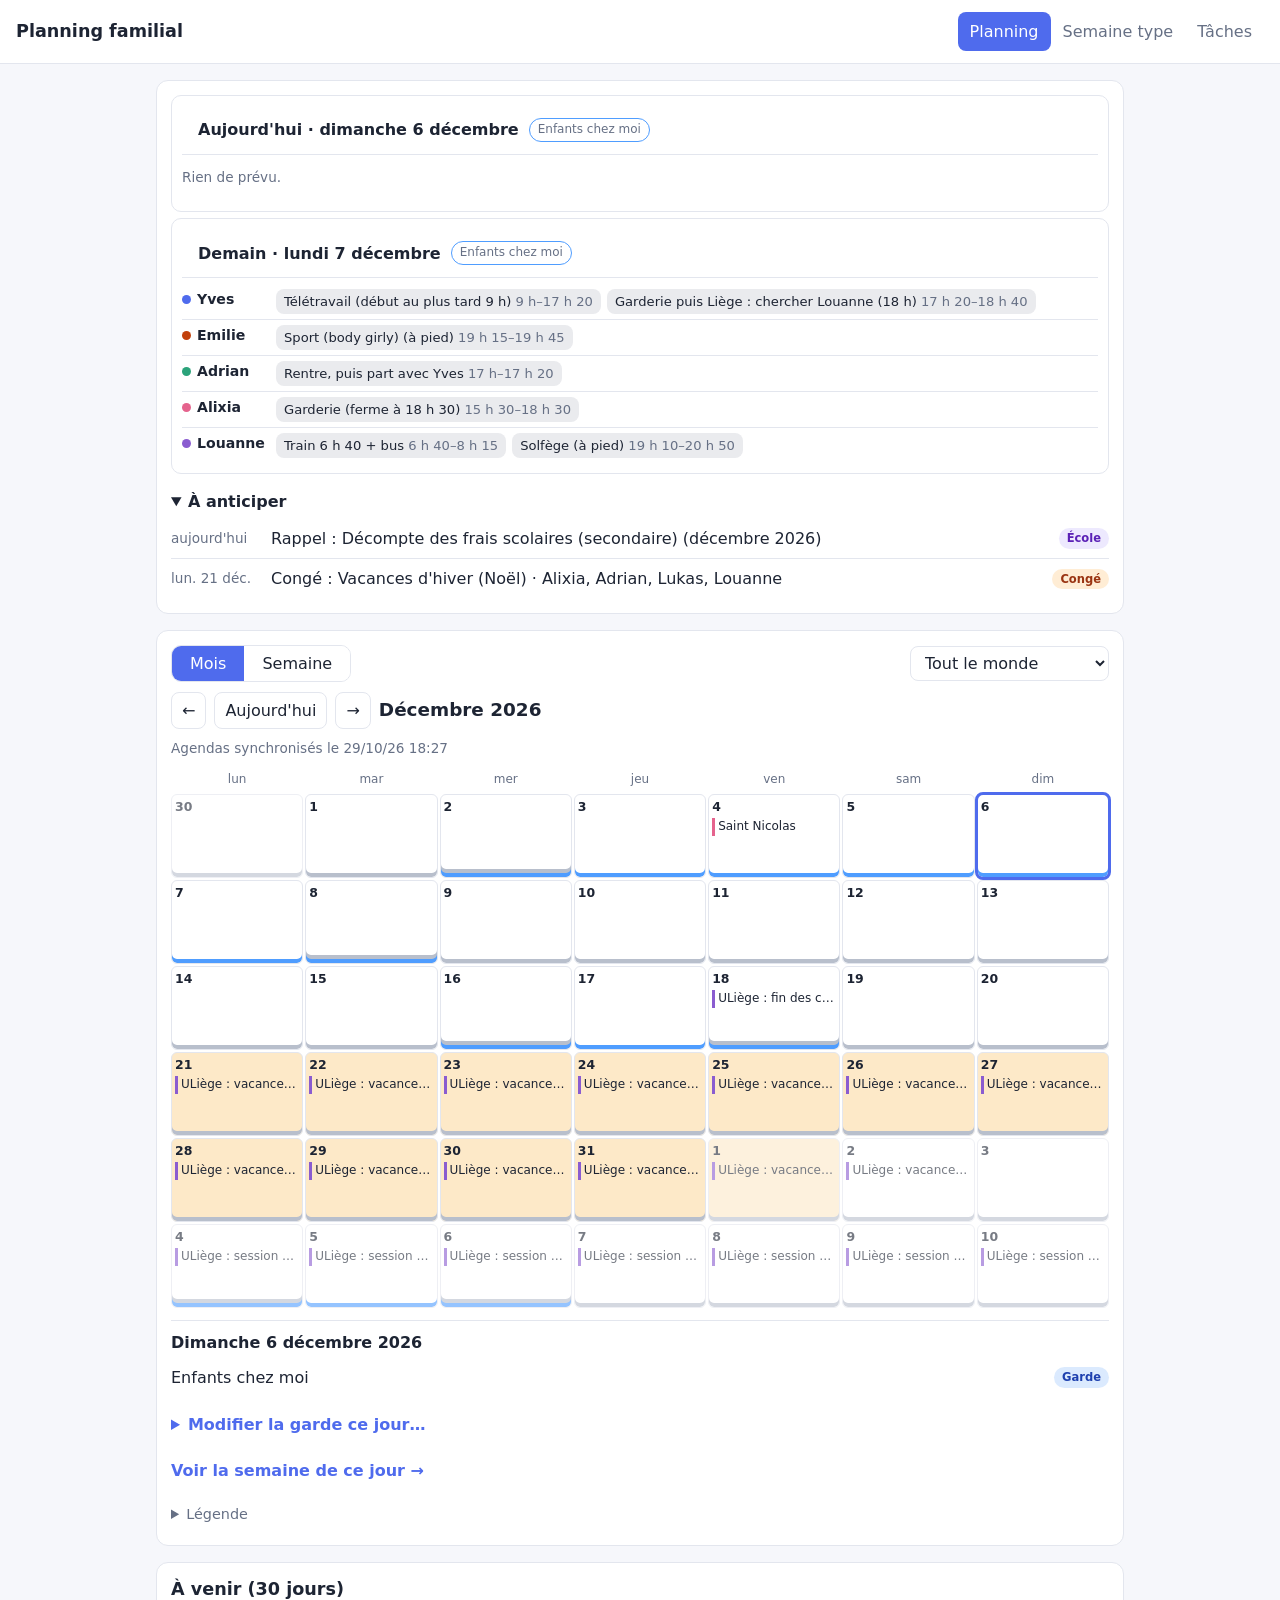
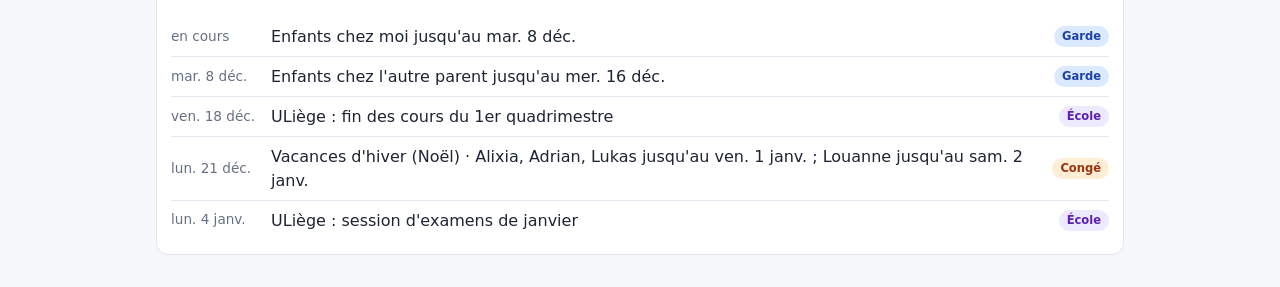
==== index.html @ 5c4b0e60 "Phase C : agenda Famille (prénom en début de titre), exceptions de garde et enfant malade saisis dan" ====
<!doctype html>
<html lang="fr">
<head>
<meta charset="utf-8">
<meta name="viewport" content="width=device-width,initial-scale=1">
<meta name="theme-color" content="#4f6bed">
<link rel="manifest" href="manifest.webmanifest">
<link rel="apple-touch-icon" href="assets/icon-192.png">
<title>Planning familial</title>
<link rel="stylesheet" href="assets/style.css">
</head>
<body>
<header><h1>Planning familial</h1></header>
<main>
  <section class="card home" id="home" aria-label="Aujourd'hui, demain et à anticiper">
    <div id="homeAlerts" role="status"></div>
    <div id="homeToday"></div>
    <div id="homeTomorrow"></div>
    <details open class="ahead"><summary><b>À anticiper</b></summary><ul class="list" id="homeAhead"></ul></details>
  </section>
  <section class="card">
    <div class="bar top">
      <div class="seg" role="group" aria-label="Vue"><button id="vMonth" aria-pressed="true">Mois</button><button id="vWeek" aria-pressed="false">Semaine</button></div>
      <select id="who" title="Voir les événements de" aria-label="Personne"><option value="">Tout le monde</option></select>
    </div>
    <div id="monthView">
      <div class="bar">
        <div class="nav3"><button id="prev" aria-label="Mois précédent">←</button><button id="today">Aujourd'hui</button><button id="next" aria-label="Mois suivant">→</button></div>
        <h2 id="title"></h2>
      </div>
      <p class="muted sync" id="upd"></p>
      <div class="grid" id="grid"></div>
      <div class="detail" id="detail" aria-live="polite"><h3 id="dTitle"></h3><ul class="list" id="dList"></ul><div id="dActions"></div><button type="button" id="toWeek" class="linkbtn">Voir la semaine de ce jour →</button></div>
      <details class="legend-box">
        <summary>Légende</summary>
        <div class="legend">
          <span><i style="background:var(--vac)"></i>Vacances scolaires (FWB)</span>
          <span><i style="background:var(--ferie)"></i>Jour férié ou congé (pas d'école)</span>
          <span><i style="background:#4f9dff"></i>Enfants chez moi</span><span><i style="background:#b8bfcc"></i>Chez l'autre parent</span><span><i style="background:linear-gradient(90deg,#4f9dff,#b8bfcc)"></i>Échange</span><span>Barre pâle = garde estimée par règle</span><span>🐱 Maison vide</span><span>🧒 Garde de A² en congé</span>
          <span id="people"></span>
        </div>
      </details>
    </div>
    <div id="weekView" hidden>
      <div class="bar">
        <div class="nav3"><button id="wPrev" aria-label="Semaine précédente">←</button><button id="wToday">Cette semaine</button><button id="wNext" aria-label="Semaine suivante">→</button></div>
        <h2 id="wTitle"></h2>
      </div>
      <label class="check"><input type="checkbox" id="onlyDiff"> Seulement les différences</label>
      <p class="wsum" id="wSum" aria-live="polite"></p>
      <div id="weekList"></div>
      <p class="muted">Comparé à la <a href="semaine.html">semaine type</a> (temps scolaire). <span class="diff">Rouge</span> : ce qui change ou s'ajoute ; barré : ce qui n'a pas lieu cette semaine.</p>
    </div>
  </section>
  <section class="card">
    <h2 style="margin-top:0;font-size:1.1rem">À venir (30 jours)</h2>
    <ul class="list" id="upcoming"></ul>
  </section>
</main>
<script src="data/school-holidays.js"></script>
<script src="data/school-holidays-auto.js"></script>
<script src="data/people.js"></script>
<script src="data/custody.js"></script>
<script src="data/school-events.js"></script>
<script src="data/absences.js"></script>
<script src="data/childcare.js"></script>
<script src="data/calendar.js"></script>
<script src="data/calendar-filters.js"></script>
<script src="data/schedules.js"></script>
<script src="assets/common.js"></script>
<script src="assets/schedule.js"></script>
<script src="assets/week.js"></script>
<script src="data/recurring-tasks.js"></script>
<script src="data/sync-config.js"></script>
<script src="assets/tasks-sync.js"></script>
<script src="assets/records.js"></script>
<script>
nav("p");
let cur = new Date(); cur.setDate(1);
Records.apply(); // exceptions de garde, solutions de garde, décisions de vacances enregistrées dans l'application
let events, careByDay, offByDay;
function recompute() {
  events = allEvents();
  careByDay = Object.fromEntries(childcareDays().map(d => [d.date, d]));
  offByDay = Object.fromEntries(daysOff().map(o => [o.date, o.name])); // jours sans école (fériés et congés isolés)
}
recompute();
const whoSel = document.getElementById("who");
const todayIso = () => iso(new Date());
let selDay = todayIso();
whoSel.insertAdjacentHTML("beforeend", PEOPLE.map(p => `<option value="${p.id}">${esc(p.name)}</option>`).join(""));
whoSel.onchange = () => { render(); upcoming(); renderHome(); if (!document.getElementById("weekView").hidden) renderWeek(); };
document.getElementById("people").innerHTML = PEOPLE.map(p => `<span><i style="background:${p.color}"></i>${esc(p.name.replace(/ \(.*\)/, ""))}</span>`).join("");
const visible = e => !whoSel.value || !e.person || e.person.split(",").includes(whoSel.value);
const personName = id => String(id || "").split(",").map(i => ((PEOPLE.find(p => p.id === i) || {}).name || i).replace(/ \(.*\)/, "")).join(", ");
const longDay = k => parse(k).toLocaleDateString("fr-BE", { weekday: "long", day: "numeric", month: "long", year: "numeric" });

// Détail d'un jour (affiché au toucher / au clic) : tout ce qui n'entre pas dans une case du calendrier.
function dayDetail(k) {
  const h = holidayOn(k), c = custodyOn(k), cc = careByDay[k], he = houseEmptyOn(k), rows = [];
  // Congés : une seule ligne regroupant vacances FWB, fériés, congés isolés et vacances ULiège, avec les personnes concernées.
  const conges = congesOn(k).filter(g => !whoSel.value || g.persons.includes(whoSel.value));
  if (conges.length) rows.push(`<li><span class="t">${conges.map(g => `${esc(g.name)} <span class="muted">· ${esc(personName(g.persons.join(",")))}</span>`).join("<br>")}</span>${catTag("Congé")}</li>`);
  if (h && h.type === "rentree") rows.push(`<li><span class="t">${esc(h.name)} <span class="muted">· ${esc(personName(KIDS.join(",")))}</span></span>${catTag("École")}</li>`);
  if (c) rows.push(`<li><span class="t">${c === "moi" ? "Enfants chez moi" : c === "autre" ? "Enfants chez l'autre parent" : "Jour d'échange"}${(window.CUSTODY_OVERRIDES || {})[k] ? " <span class=\"muted\">(modifié à la main)</span>" : custodyEstimated(k) ? " <span class=\"muted\">(estimé par règle)</span>" : ""}</span>${catTag("Garde")}</li>`);
  if (cc) rows.push(`<li><span class="t">🧒 Garde de A² en congé : ${esc(cc.solution || "à organiser")}</span>${catTag("Garde")}</li>`);
  if (he) rows.push(`<li><span class="t">🐱 Maison vide : Lana ${he.sitter ? "gardée par " + esc(he.sitter) : "sans solution de garde"}</span>${catTag("Maison")}</li>`);
  events.filter(e => visible(e) && inRange(k, e.date, e.end) && !CONGE_EVENT.test(e.title)).forEach(e =>
    rows.push(`<li><span class="t"><i class="dot" style="background:${personColor(e.person)}"></i>${e.time ? esc(e.time) + " " : ""}${esc(e.title)}${e.person ? ` <span class="muted">· ${esc(personName(e.person))}</span>` : e.source ? ` <span class="muted">· ${esc(calendarLabel(e.source))}</span>` : ""}</span></li>`));
  return rows.length ? rows.join("") : `<li class="muted">Rien de particulier ce jour-là.</li>`;
}

// Modifier la garde d'un jour (échange exceptionnel, changement de dernière minute) ou signaler un enfant malade : enregistré dans l'application, partagé entre appareils.
function dayActions(k) {
  const cur = (window.CUSTODY_OVERRIDES || {})[k], kids = ["alixia", "adrian", "lukas"].map(i => `<option value="${i}">${esc(personName(i))}</option>`).join("");
  return `<details class="dact"><summary>Modifier la garde ce jour…</summary>
    <div class="dacts"><button data-ov="moi">Enfants chez moi</button><button data-ov="autre">Chez l'autre parent</button><button data-ov="echange">Jour d'échange</button>${cur ? `<button data-ov="">Rétablir le rythme habituel</button>` : ""}</div>
    <label class="dlgrow">Jusqu'au (facultatif : plusieurs jours)<input type="date" id="ovTo" min="${k}"></label>
    <div class="dacts"><select id="sickWho" aria-label="Enfant">${kids}</select><button data-sick="1">Enfant malade ou école fermée : créer la tâche</button></div>
    <p class="muted" id="dFlash" aria-live="polite"></p></details>`;
}
async function applyOverride(v) {
  const k = selDay, picked = (document.getElementById("ovTo") || {}).value, days = [];
  if (!v && !picked) { for (let d = k; (window.CUSTODY_OVERRIDES || {})[d] && days.length < 31; d = addDays(d, 1)) days.push(d); } // rétablir : toute la suite d'exceptions consécutives
  else for (let d = k; d <= (!picked || picked < k ? k : picked) && days.length < 31; d = addDays(d, 1)) days.push(d);
  for (const d of days) { if (v) await Records.put({ id: "o" + d, kind: "override", date: d, who: v }); else await Records.remove("o" + d); }
  recompute(); render(); upcoming(); renderHome(); if (!document.getElementById("weekView").hidden) renderWeek();
}
async function sickTask() {
  const who = document.getElementById("sickWho").value;
  await Records.put({ id: Records.newId("t"), title: `Enfant malade ou école fermée : ${personName(who)} — qui reste à la maison ?`, who: "moi", cat: "Garde", due: selDay, done: false });
  document.getElementById("dFlash").textContent = "Tâche créée dans « Tâches » pour ce jour.";
  renderHome();
}

function render() {
  document.getElementById("title").textContent = cur.toLocaleDateString("fr-BE", { month: "long", year: "numeric" });
  const g = document.getElementById("grid");
  g.innerHTML = ["lun", "mar", "mer", "jeu", "ven", "sam", "dim"].map(d => `<div class="dow">${d}</div>`).join("");
  const first = new Date(cur);
  const offset = (first.getDay() + 6) % 7;
  const start = new Date(first); start.setDate(1 - offset);
  const today = todayIso();
  for (let i = 0; i < 42; i++) {
    const d = new Date(start); d.setDate(start.getDate() + i);
    const k = iso(d), h = holidayOn(k), c = custodyOn(k);
    const cls = ["day", d.getMonth() !== cur.getMonth() && "other", k === today && "today", k === selDay && "sel",
      (h && h.type === "ferie") || (!h && offByDay[k]) ? "ferie" : h && h.type === "vacances" ? "vac" : "", c && "garde-" + c, c && custodyEstimated(k) && "est"].filter(Boolean).join(" ");
    const list = events.filter(e => visible(e) && inRange(k, e.date, e.end));
    const evs = list.slice(0, 4)
      .map(e => `<span class="ev" style="border-color:${personColor(e.person)}" title="${esc(e.title)}">${esc((e.time ? e.time + " " : "") + e.title)}</span>`).join("");
    const dots = [...(careByDay[k] ? [personColor("alixia")] : []), ...(houseEmptyOn(k) ? [personColor("lana")] : []),
      ...((h && h.type === "ferie") || offByDay[k] ? ["#d92d20"] : []), ...list.map(e => personColor(e.person))];
    const dotHtml = dots.slice(0, 6).map(col => `<i style="background:${col}"></i>`).join("") + (dots.length > 6 ? `<b>+${dots.length - 6}</b>` : "");
    g.insertAdjacentHTML("beforeend", `<div class="${cls}" data-d="${k}" role="button" tabindex="0" aria-label="${esc(longDay(k))}"><span class="n">${d.getDate()}</span><span class="evs">${careByDay[k] ? `<span class="ev" style="border-color:${personColor("alixia")}" title="Garde de A² pendant le congé">🧒 ${esc(careByDay[k].solution || "garde à organiser")}</span>` : ""}${houseEmptyOn(k) ? `<span class="ev" style="border-color:${personColor("lana")}" title="Maison vide">🐱 ${esc(houseEmptyOn(k).sitter || "à organiser")}</span>` : ""}${h && h.type !== "vacances" ? `<span class="ev">${esc(h.name)}</span>` : ""}${evs}</span><span class="dots">${dotHtml}</span></div>`);
  }
  document.getElementById("dTitle").textContent = longDay(selDay);
  document.getElementById("dList").innerHTML = dayDetail(selDay);
  document.getElementById("dActions").innerHTML = dayActions(selDay);
  document.getElementById("upd").textContent = window.CALENDAR_UPDATED ? "Agendas synchronisés le " + new Date(window.CALENDAR_UPDATED).toLocaleString("fr-BE", { dateStyle: "short", timeStyle: "short" }) : "Agendas Google non synchronisés";
}

function upcoming() {
  const today = todayIso(), limit = addDays(today, 30);
  // Garde : seulement la période en cours et la suivante (sinon une ligne par semaine noie le reste).
  const custody = custodyPeriods().filter(p => p.end >= today && p.start <= limit).slice(0, 2);
  const rows = [
    ...events.filter(e => visible(e) && e.end >= today && e.date <= limit && !CONGE_EVENT.test(e.title)).map(e => ({ start: e.date, text: e.title, tag: calendarLabel(e.source) })),
    ...custody.map(p => ({ start: p.start, text: (p.who === "moi" ? "Enfants chez moi" : "Enfants chez l'autre parent") + " jusqu'au " + fmt(parse(p.end)), tag: "Garde" })),
    ...childcareGaps().filter(g => g.end >= today && g.start <= limit).map(g => ({ start: g.start, text: "Garde de A² à organiser (" + g.holiday.replace(/ \(.*\)/, "") + ") jusqu'au " + fmt(parse(g.end)), tag: "Garde" })),
    ...(window.HOUSE_EMPTY || []).filter(a => a.end >= today && a.start <= limit).map(a => ({ start: a.start, text: "Maison vide : Lana " + (a.sitter ? "gardée par " + a.sitter : "sans solution de garde") + " (" + (a.note || "") + ")", tag: "Lana" })),
    ...(window.SCHOOL_HOLIDAYS || []).filter(h => h.type === "rentree" && h.end >= today && h.start <= limit).map(h => ({ start: h.start, text: h.name + " · " + personName(KIDS.join(",")), tag: "École" })),
    ...congesUpcoming(today, limit).map(c => ({ ...c, groups: c.groups.filter(g => !whoSel.value || g.persons.includes(whoSel.value)) })).filter(c => c.groups.length).map(c => ({
      start: c.start, tag: "Congé",
      text: c.name + " · " + c.groups.map(g => personName(g.persons.join(",")) + (g.end > c.start ? " jusqu'au " + fmt(parse(g.end)) : "")).join(" ; ")
    }))
  ].sort((a, b) => (a.start < today ? today : a.start).localeCompare(b.start < today ? today : b.start));
  const when = s => (s < today ? "en cours" : s === today ? "aujourd'hui" : fmt(parse(s)));
  document.getElementById("upcoming").innerHTML = rows.length
    ? rows.map(r => `<li class="item up"><span class="muted when">${when(r.start)}</span><span class="t">${esc(r.text)}</span><span class="meta">${catTag(r.tag)}</span></li>`).join("")
    : `<li class="muted">Rien de prévu.</li>`;
}

// Écran d'accueil : alertes, aujourd'hui, demain, à anticiper (14 prochains jours).
function renderHome() {
  const today = todayIso(), tomorrow = addDays(today, 1), who = whoSel.value;
  const dayOf = k => WeekView.model(WeekView.mondayOf(k), events, careByDay).days.find(d => d.k === k);
  const long = k => parse(k).toLocaleDateString("fr-BE", { weekday: "long", day: "numeric", month: "long" });
  const tasks = Records.local().filter(t => !t.kind && !t.dismissed && !t.done), range = (a, b) => (a === b ? fmt(parse(a)) : `du ${fmt(parse(a))} au ${fmt(parse(b))}`);
  const late = tasks.filter(t => t.due && t.due < today), soon = tasks.filter(t => t.due && t.due >= today && t.due <= addDays(today, 3));
  const list = a => a.slice(0, 3).map(t => esc(t.title)).join(" · ") + (a.length > 3 ? " …" : "");
  const alerts = [];
  if (late.length) alerts.push(["bad", `<a href="taches.html">⚠ ${late.length} tâche${late.length > 1 ? "s" : ""} en retard</a> : ${list(late)}`]);
  if (soon.length) alerts.push(["warn", `<a href="taches.html">${soon.length} tâche${soon.length > 1 ? "s" : ""} à faire d'ici 3 jours</a> : ${list(soon)}`]);
  childcareGaps().filter(g => g.end >= today && g.start <= addDays(today, 14)).forEach(g => alerts.push(["bad", `<a href="taches.html">Garde de A² à organiser</a> ${range(g.start, g.end)} (${esc(g.holiday.replace(/ \(.*\)/, ""))})`]));
  (window.HOUSE_EMPTY || []).filter(a => !a.sitter && a.end >= today && a.start <= addDays(today, 30)).forEach(a => alerts.push(["bad", `<a href="taches.html">Qui garde Lana ?</a> ${range(a.start, a.end)}`]));
  (window.SCHOOL_HOLIDAYS || []).filter(h => h.type === "vacances" && h.end >= today && h.start <= addDays(today, 42)).forEach(h => {
    let est = false; for (let k = h.start > today ? h.start : today; k <= h.end; k = addDays(k, 1)) if (custodyEstimated(k)) est = true;
    if (est) alerts.push(["warn", `Garde estimée par règle pendant ${esc(h.name.replace(/ \(.*\)/, ""))} (${range(h.start, h.end)}) : à confirmer avec l'autre parent`]);
  });
  document.getElementById("homeAlerts").innerHTML = alerts.map(([l, h]) => `<p class="alert ${l}">${h}</p>`).join("");
  const opts = { who, compact: true };
  document.getElementById("homeToday").innerHTML = WeekView.card(dayOf(today), { ...opts, title: `Aujourd'hui · ${long(today)}` });
  document.getElementById("homeTomorrow").innerHTML = WeekView.card(dayOf(tomorrow), { ...opts, title: `Demain · ${long(tomorrow)}` });
  // À anticiper : tâches proches, rappels annuels, événements d'école avec une action à faire, congés qui approchent
  const lim = addDays(today, 14), known = new Set(Records.local().filter(t => !t.kind).map(t => t.title)), rows = [];
  tasks.filter(t => t.due && t.due > today && t.due <= lim && (!who || t.who === who)).forEach(t => rows.push({ d: t.due, text: t.title, tag: t.cat }));
  annualTasks(today).filter(t => t.due <= addDays(today, 21) && !known.has(t.title) && (!who || t.who === who)).forEach(t => rows.push({ d: t.due, text: "Rappel : " + t.title, tag: t.cat }));
  events.filter(e => visible(e) && e.end >= today && e.date <= lim && !CONGE_EVENT.test(e.title) && (e.todo || e.needsParent || /réunion|bulletin|examen|délibération|voyage|CEB|classes de neige/i.test(e.title)))
    .forEach(e => rows.push({ d: e.date < today ? today : e.date, text: e.title + (e.todo ? " — " + e.todo : "") + (e.person ? " · " + personName(e.person) : ""), tag: "École" }));
  congesUpcoming(today, addDays(today, 30)).filter(c => c.start > today).forEach(c => rows.push({ d: c.start, text: "Congé : " + c.name + " · " + personName(c.groups.flatMap(g => g.persons).join(",")), tag: "Congé" }));
  rows.sort((a, b) => a.d.localeCompare(b.d));
  document.getElementById("homeAhead").innerHTML = rows.slice(0, 8).map(r => `<li class="item up"><span class="muted when">${r.d === today ? "aujourd'hui" : fmt(parse(r.d))}</span><span class="t">${esc(r.text)}</span><span class="meta">${catTag(r.tag)}</span></li>`).join("") || `<li class="muted">Rien d'urgent dans les 14 prochains jours.</li>`;
}

function goMonth(n) {
  cur.setMonth(cur.getMonth() + n);
  const t = new Date();
  selDay = cur.getFullYear() === t.getFullYear() && cur.getMonth() === t.getMonth() ? todayIso() : iso(cur);
  render();
}
// Vue semaine : semaine type comparée à la réalité (assets/week.js).
let weekStart = WeekView.mondayOf(todayIso());
function renderWeek() {
  const who = whoSel.value, sun = addDays(weekStart, 6), now = todayIso();
  document.getElementById("wTitle").textContent = `Semaine du ${fmt(parse(weekStart))} au ${fmt(parse(sun))}${weekStart === WeekView.mondayOf(now) ? " (en cours)" : ""}`;
  const r = WeekView.html(weekStart, events.filter(e => !who || !e.person || String(e.person).split(",").includes(who)), careByDay, { who, onlyDiff: document.getElementById("onlyDiff").checked });
  document.getElementById("weekList").innerHTML = r.html;
  const sum = document.getElementById("wSum");
  sum.className = "wsum " + (r.diffs ? "bad" : "ok");
  sum.textContent = r.diffs ? `${r.diffs} différence${r.diffs > 1 ? "s" : ""} par rapport à la semaine type` : "Semaine conforme à la semaine type";
}
function setView(v) {
  document.getElementById("monthView").hidden = v !== "month"; document.getElementById("weekView").hidden = v !== "week";
  document.getElementById("vMonth").setAttribute("aria-pressed", v === "month"); document.getElementById("vWeek").setAttribute("aria-pressed", v === "week");
  try { sessionStorage.setItem("planning-view", v); } catch (e) {}
  if (v === "week") renderWeek();
}
document.getElementById("vMonth").onclick = () => setView("month");
document.getElementById("vWeek").onclick = () => setView("week");
document.getElementById("wPrev").onclick = () => { weekStart = addDays(weekStart, -7); renderWeek(); };
document.getElementById("wNext").onclick = () => { weekStart = addDays(weekStart, 7); renderWeek(); };
document.getElementById("wToday").onclick = () => { weekStart = WeekView.mondayOf(todayIso()); renderWeek(); };
document.getElementById("onlyDiff").onchange = renderWeek;
document.getElementById("toWeek").onclick = () => { weekStart = WeekView.mondayOf(selDay); setView("week"); window.scrollTo({ top: 0 }); };

document.getElementById("prev").onclick = () => goMonth(-1);
document.getElementById("next").onclick = () => goMonth(1);
document.getElementById("today").onclick = () => { cur = new Date(); cur.setDate(1); selDay = todayIso(); render(); };
document.getElementById("detail").addEventListener("click", e => {
  const b = e.target.closest("button"); if (!b) return;
  if (b.dataset.ov !== undefined) applyOverride(b.dataset.ov);
  if (b.dataset.sick) sickTask();
});
const pick = e => { const c = e.target.closest(".day"); if (c) { selDay = c.dataset.d; render(); const f = document.querySelector(".day.sel"); if (f) f.focus({ preventScroll: true }); } };
document.getElementById("grid").addEventListener("click", pick);
document.getElementById("grid").addEventListener("keydown", e => { if (e.key === "Enter" || e.key === " ") { e.preventDefault(); pick(e); } });
render(); upcoming(); renderHome();
Records.refresh().then(changed => { if (changed) { recompute(); render(); upcoming(); renderHome(); if (!document.getElementById("weekView").hidden) renderWeek(); } });
try { if (sessionStorage.getItem("planning-view") === "week") setView("week"); } catch (e) {}
</script>
</body>
</html>
---- assets/style.css ----
:root{--bg:#f6f7fb;--card:#fff;--text:#1d2433;--muted:#667085;--line:#e3e6ee;--accent:#4f6bed;--vac:#fde9c8;--ferie:#fbd5dc;--garde:#e3f1ff}
@media (prefers-color-scheme:dark){:root{--bg:#12151c;--card:#1b2029;--text:#e8ebf2;--muted:#9aa3b5;--line:#2a3140;--accent:#8ea2ff;--vac:#4a3a1c;--ferie:#4d2530;--garde:#1c3045}}
*{box-sizing:border-box}
body{margin:0;background:var(--bg);color:var(--text);font:16px/1.45 system-ui,sans-serif}
header{display:flex;gap:16px;align-items:center;padding:12px 16px;background:var(--card);border-bottom:1px solid var(--line);position:sticky;top:0;z-index:2}
header h1{font-size:1.1rem;margin:0;flex:1}
nav a{padding:8px 12px;border-radius:8px;color:var(--muted);text-decoration:none;white-space:nowrap;display:inline-flex;align-items:center;justify-content:center}
nav a.on{background:var(--accent);color:#fff}
main{max-width:1000px;margin:0 auto;padding:16px}
.card{background:var(--card);border:1px solid var(--line);border-radius:12px;padding:14px;margin-bottom:16px}
.bar{display:flex;gap:8px;align-items:center;margin-bottom:10px;flex-wrap:wrap}
.bar h2{margin:0;flex:1;font-size:1.15rem}#title{text-transform:capitalize}
button,select,input{font:inherit;color:inherit;background:var(--card);border:1px solid var(--line);border-radius:8px;padding:6px 10px}
button{cursor:pointer}button.primary{background:var(--accent);color:#fff;border-color:var(--accent)}
.grid{display:grid;grid-template-columns:repeat(7,1fr);gap:2px}
.dow{font-size:.75rem;color:var(--muted);text-align:center;padding:4px 0}
.day{min-height:84px;border:1px solid var(--line);border-radius:6px;padding:3px;font-size:.78rem;overflow:hidden}
.day.other{opacity:.6}.day.today{outline:2px solid var(--accent)}
.day.vac{background:var(--vac)}.day.ferie{background:var(--ferie)}.day.garde-moi{box-shadow:inset 0 -4px 0 #4f9dff}.day.garde-autre{box-shadow:inset 0 -4px 0 #b8bfcc}.day.garde-echange{box-shadow:inset 0 -4px 0 #4f9dff,inset 0 -8px 0 #b8bfcc}
.day.est.garde-moi{box-shadow:inset 0 -4px 0 rgba(79,157,255,.4)}.day.est.garde-autre{box-shadow:inset 0 -4px 0 rgba(184,191,204,.55)}
.day .n{font-weight:600;display:block}
.ev{display:block;white-space:nowrap;overflow:hidden;text-overflow:ellipsis;border-left:3px solid var(--accent);padding-left:3px;margin-top:2px;font-size:.75rem}
.legend{display:flex;flex-wrap:wrap;gap:10px;font-size:.8rem;color:var(--muted)}
.legend i{display:inline-block;width:10px;height:10px;border-radius:3px;margin-right:4px}
ul.list{list-style:none;margin:0;padding:0}
ul.list li{display:flex;gap:10px;align-items:center;padding:8px 0;border-bottom:1px solid var(--line)}
ul.list li:last-child{border:0}
.tag{font-size:.72rem;padding:2px 8px;border-radius:99px;background:var(--line);color:var(--muted)}
.done .t{text-decoration:line-through;color:var(--muted)}
.t{flex:1}.late{color:#d92d20;font-weight:600}
form.add{display:grid;grid-template-columns:2fr 1fr 1fr 1fr auto;gap:6px}
.muted{color:var(--muted);font-size:.85rem}
/* Tags colorés par type d'action (catégorie) */
.tag[class*="cat-"]{background:var(--c-bg);color:var(--c-fg);font-weight:600}
.cat-garde{--c-bg:#dbeafe;--c-fg:#1e40af}.cat-ecole{--c-bg:#ede9fe;--c-fg:#5b21b6}.cat-administratif{--c-bg:#e2e8f0;--c-fg:#334155}
.cat-sante{--c-bg:#fee2e2;--c-fg:#991b1b}.cat-activites{--c-bg:#dcfce7;--c-fg:#166534}.cat-vacances{--c-bg:#ffedd5;--c-fg:#9a3412}
.cat-sorties{--c-bg:#fce7f3;--c-fg:#9d174d}.cat-maison{--c-bg:#ccfbf1;--c-fg:#115e59}.cat-autre{--c-bg:#f1f5f9;--c-fg:#475569}
@media (prefers-color-scheme:dark){
.cat-garde{--c-bg:#1e3a5f;--c-fg:#bfdbfe}.cat-ecole{--c-bg:#3b2a6b;--c-fg:#ddd6fe}.cat-administratif{--c-bg:#334155;--c-fg:#e2e8f0}
.cat-sante{--c-bg:#5f2323;--c-fg:#fecaca}.cat-activites{--c-bg:#1d4d2e;--c-fg:#bbf7d0}.cat-vacances{--c-bg:#5c3417;--c-fg:#fed7aa}
.cat-sorties{--c-bg:#5c1f3e;--c-fg:#fbcfe8}.cat-maison{--c-bg:#134e4a;--c-fg:#99f6e4}.cat-autre{--c-bg:#2a3140;--c-fg:#cbd5e1}}

/* Calendrier : pastilles (téléphone) et détail du jour */
.day{cursor:pointer}.day .dots{display:none;flex-wrap:wrap;gap:3px;margin-top:4px;align-items:center}
.day .dots i{width:8px;height:8px;border-radius:50%;display:inline-block}.day .dots b{font-size:.7rem;color:var(--muted)}
.day.sel{outline:2px solid var(--text);outline-offset:-1px}.day.today.sel{outline-color:var(--accent);outline-width:3px}
.nav3{display:flex;gap:8px}.sync{margin:0 0 8px}
.detail{margin-top:12px;padding-top:10px;border-top:1px solid var(--line)}.detail h3{margin:0 0 4px;font-size:1rem}.detail h3::first-letter{text-transform:uppercase}
.dot{display:inline-block;width:9px;height:9px;border-radius:50%;margin-right:6px}
.legend-box{margin-top:10px}.legend-box summary{cursor:pointer;color:var(--muted);font-size:.9rem;padding:6px 0}
.legend-box .legend{margin-top:6px}
.item .meta{display:contents}.item .when{min-width:90px}
nav a:focus-visible,button:focus-visible,select:focus-visible,summary:focus-visible,.day:focus-visible{outline:2px solid var(--accent);outline-offset:2px}
.sr{position:absolute;width:1px;height:1px;overflow:hidden;clip:rect(0 0 0 0);white-space:nowrap}

/* Téléphone : en-tête compact, zones tactiles de 44 px, cartes verticales */
@media(max-width:640px){
  header{padding:8px 10px}header h1{position:absolute;width:1px;height:1px;overflow:hidden;clip:rect(0 0 0 0);white-space:nowrap}
  nav{display:flex;flex:1;gap:6px}nav a{flex:1;min-height:44px;font-size:.95rem}
  main{padding:10px}.card{padding:12px}
  .bar{gap:8px}.bar h2{flex:1 1 100%;text-align:center;order:-1;margin:0}.nav3{flex:1 1 100%}.nav3 button{flex:1}.bar select{flex:1 1 100%}
  .day{min-height:58px;font-size:.85rem;padding:3px 2px}.day .evs{display:none}.day .dots{display:flex}.day .n{text-align:center}
  button,select,input,summary{min-height:44px}
  form.add{grid-template-columns:1fr 1fr}form.add input:first-child{grid-column:1/-1}
  ul.list li.item{flex-wrap:wrap;gap:6px 10px}.item .meta{display:flex;gap:8px;align-items:center;flex-wrap:wrap}
  .item.sugg .t,.item.up .t{flex:1 1 100%;order:1}.item.sugg .meta{order:2;flex:1 1 auto}.item.sugg>button{order:3;margin-left:auto;min-width:96px}
  .item.task>input{order:0;flex:none}.item.task .t{order:1;flex:1 1 0;min-width:0}.item.task>button{order:2;flex:none;min-width:44px}.item.task .meta{order:3;flex:1 1 100%}
  .item.up .when{order:1;min-width:0;flex:1}.item.up .meta{order:2}.item.up .t{order:3}
}
@media(pointer:coarse){button,select,input,summary{min-height:44px}}

/* Vue semaine : comparaison avec la semaine type (rouge = différence) */
:root{--diff:#d92d20}@media (prefers-color-scheme:dark){:root{--diff:#ff8a7a}}
.bar.top{justify-content:space-between}.seg{display:inline-flex;border:1px solid var(--line);border-radius:10px;overflow:hidden}
.seg button{border:0;border-radius:0;padding:6px 18px;background:var(--card)}.seg button[aria-pressed=true]{background:var(--accent);color:#fff}
.check{display:flex;align-items:center;gap:8px;margin:4px 0 8px;min-height:44px}.check input{width:20px;height:20px}
.wsum{margin:0 0 10px;font-weight:600}.wsum.bad{color:var(--diff)}.wsum.ok{color:#2e9d57}.diff{color:var(--diff);font-weight:600}
.wday{border:1px solid var(--line);border-radius:10px;padding:10px;margin-bottom:10px}.wday.has-diff{border-color:var(--diff)}
.whd{display:flex;flex-wrap:wrap;gap:6px 10px;align-items:center;margin-bottom:6px}.whd b{display:inline-block}.whd b::first-letter{text-transform:uppercase}
.cb{font-size:.75rem;padding:2px 8px;border-radius:99px;border:1px solid var(--line);color:var(--muted)}.cb.moi{border-color:#4f9dff}.cb.autre{border-color:#b8bfcc}.cb.echange{border-style:dashed}
.nd{margin-left:auto;font-size:.8rem;color:var(--diff);font-weight:600}
.prow{display:flex;gap:8px;padding:5px 0;border-top:1px solid var(--line)}.prow:first-of-type{border-top:0}
.pn{flex:0 0 86px;font-weight:600;font-size:.88rem;display:flex;gap:6px;align-items:baseline}.pn i{width:9px;height:9px;border-radius:50%;flex:none;display:inline-block}
.chips{display:flex;flex-wrap:wrap;gap:6px;flex:1;min-width:0}
.wchip{font-size:.82rem;padding:3px 8px;border-radius:8px;background:color-mix(in srgb,var(--muted) 14%,var(--card));max-width:100%}
.wchip .tm{color:var(--muted);white-space:nowrap}.wchip .why{font-size:.75rem}
.wchip.added,.wchip.changed{background:color-mix(in srgb,var(--diff) 16%,var(--card));color:var(--diff);font-weight:600;border:1px solid color-mix(in srgb,var(--diff) 45%,transparent)}
.wchip.added .tm,.wchip.changed .tm,.wchip.removed .tm{color:inherit}
.wchip.removed{background:color-mix(in srgb,var(--diff) 8%,var(--card));color:var(--diff);text-decoration:line-through;text-decoration-thickness:1.5px;border:1px dashed color-mix(in srgb,var(--diff) 45%,transparent)}
.wchip.removed .why{text-decoration:none;display:inline-block}
.linkbtn{margin-top:8px;background:none;border:0;color:var(--accent);padding:6px 0;font-weight:600;cursor:pointer}
@media(max-width:640px){.bar.top .seg{flex:1 1 100%}.seg button{flex:1;min-height:44px}.prow{flex-direction:column;gap:3px}.pn{flex:none}}
/* Page Tâches : actions des suggestions, bouton compact, nouvelle tâche repliée */
.mini{padding:2px 10px;font-size:.8rem;min-height:0}.acts{display:flex;gap:6px;align-items:center}
.add-box{margin-top:8px}.add-box summary{cursor:pointer;padding:8px 0}.add-box form{margin-top:6px}
form.add{grid-template-columns:2fr 1fr 1fr 1fr 1fr auto}
@media(max-width:640px){.item.sugg .acts{order:3;margin-left:auto}.mini{min-height:44px;padding:2px 14px}}
.badge{display:inline-block;min-width:1.3em;padding:0 6px;margin-left:6px;border-radius:99px;background:var(--diff);color:#fff;font-size:.72rem;font-weight:700;line-height:1.5;text-align:center}
nav a.on .badge{background:#fff;color:var(--diff)}
.note{display:block;color:var(--muted);font-size:.78rem;margin-top:2px}
/* Écran d'accueil */
.home h2.hh{font-size:1rem;margin:12px 0 6px;color:var(--muted);text-transform:uppercase;letter-spacing:.04em}
.home .wday{margin-bottom:6px}.home .wday .whd b{text-transform:none}
.alert{margin:0 0 8px;padding:8px 10px;border-radius:8px;font-size:.9rem;border:1px solid color-mix(in srgb,var(--diff) 40%,transparent);background:color-mix(in srgb,var(--diff) 10%,var(--card))}
.alert.warn{border-color:color-mix(in srgb,#d97706 45%,transparent);background:color-mix(in srgb,#f59e0b 14%,var(--card))}
.alert a{color:inherit;font-weight:700}
.ahead{margin-top:10px}.ahead summary{cursor:pointer;padding:6px 0}
dialog{border:1px solid var(--line);border-radius:12px;background:var(--card);color:var(--text);padding:16px;max-width:min(92vw,420px);width:100%}
dialog::backdrop{background:rgba(0,0,0,.5)}
.dlgrow{display:flex;flex-direction:column;gap:4px;margin:10px 0;font-size:.9rem}.dlgrow input,.dlgrow select{width:100%}
.dlgbtns{display:flex;gap:8px;justify-content:flex-end;margin-top:12px}
.dact{margin-top:8px}.dact summary{cursor:pointer;padding:8px 0;color:var(--accent);font-weight:600}
.dacts{display:flex;flex-wrap:wrap;gap:8px;margin:6px 0}
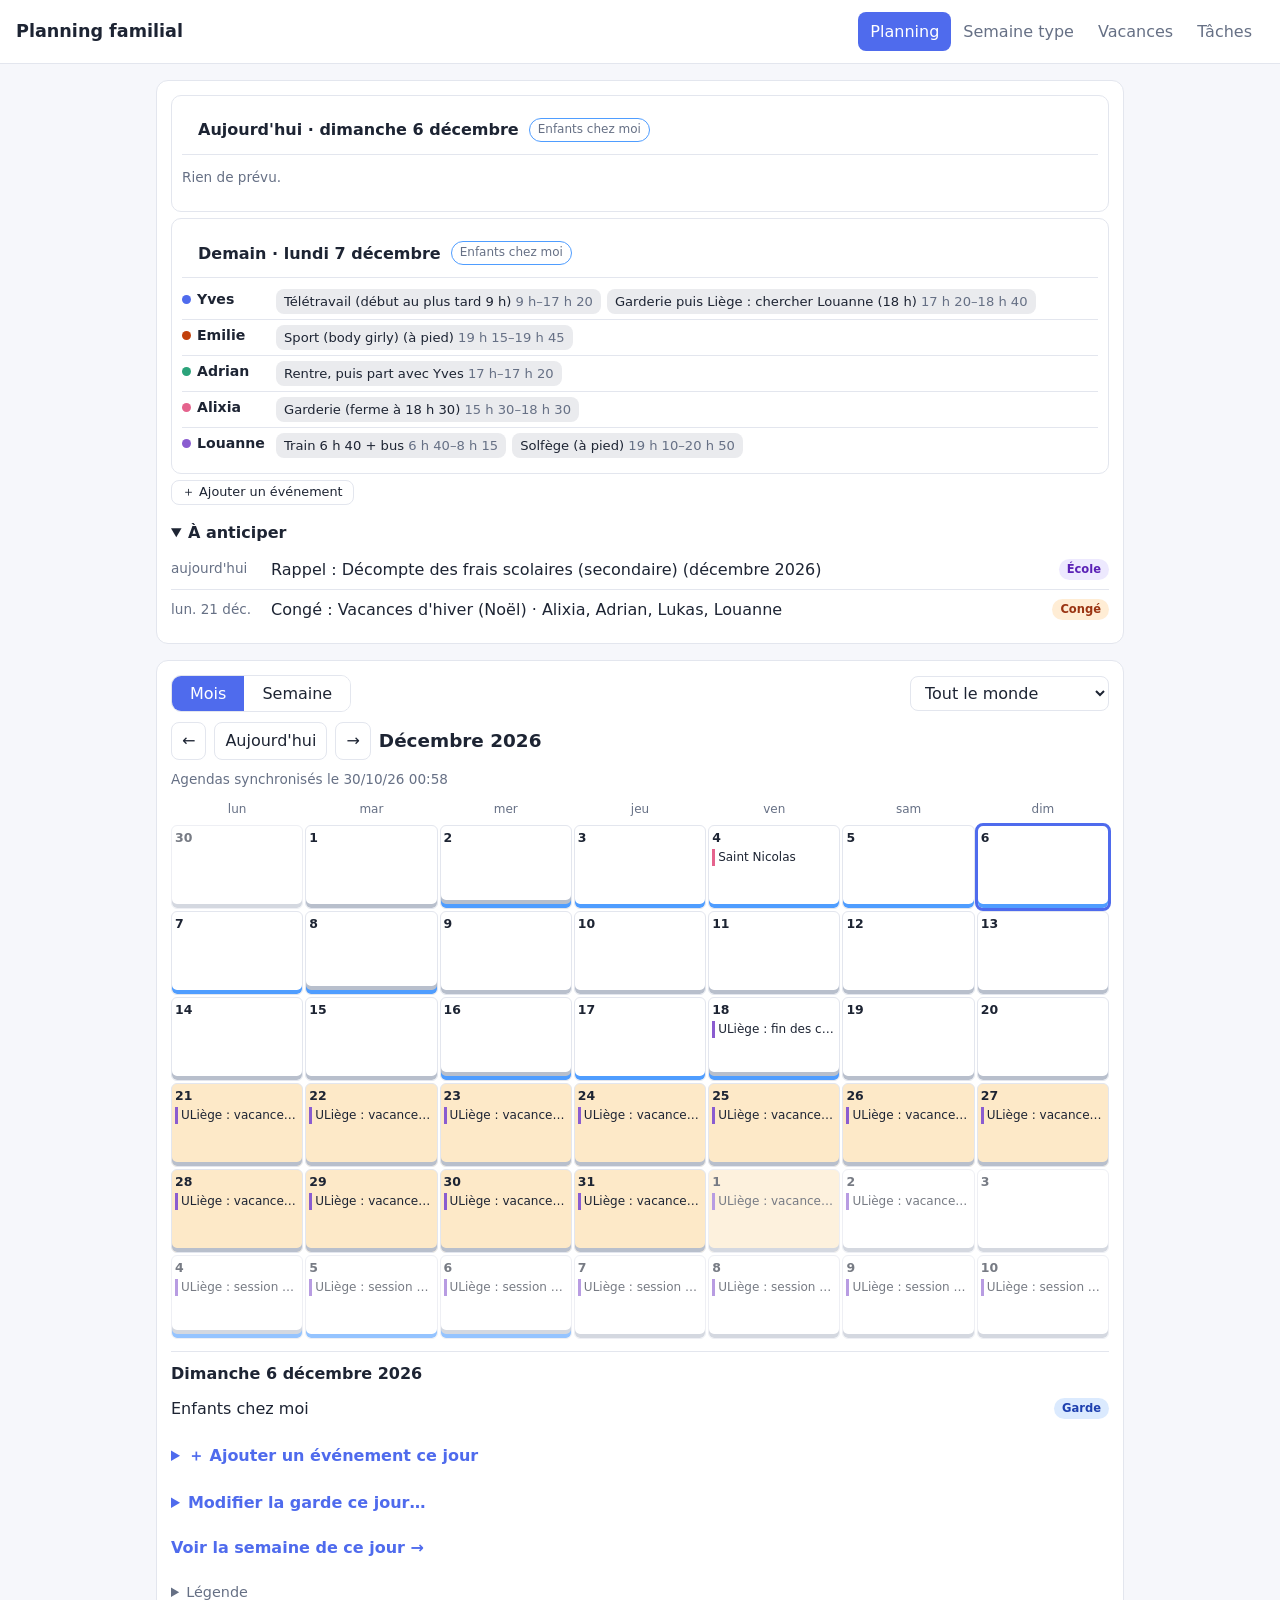
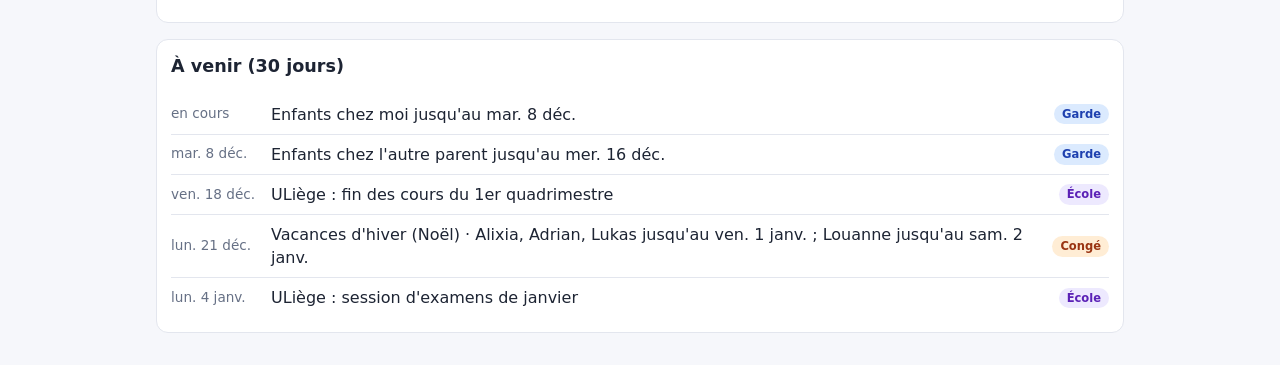
==== commit 152e93e0: "Événements saisis dans le site : ajout, modification, suppression, affichage mois/semaine/accueil et" ====
--- a/index.html
+++ b/index.html
@@ -16,6 +16,7 @@
     <div id="homeAlerts" role="status"></div>
     <div id="homeToday"></div>
     <div id="homeTomorrow"></div>
+    <div class="dacts"><button id="addEv" class="mini">＋ Ajouter un événement</button></div>
     <details open class="ahead"><summary><b>À anticiper</b></summary><ul class="list" id="homeAhead"></ul></details>
   </section>
   <section class="card">
@@ -106,14 +107,30 @@
   if (cc) rows.push(`<li><span class="t">🧒 Garde de A² en congé : ${esc(cc.solution || "à organiser")}</span>${catTag("Garde")}</li>`);
   if (he) rows.push(`<li><span class="t">🐱 Maison vide : Lana ${he.sitter ? "gardée par " + esc(he.sitter) : "sans solution de garde"}</span>${catTag("Maison")}</li>`);
   events.filter(e => visible(e) && inRange(k, e.date, e.end) && !CONGE_EVENT.test(e.title)).forEach(e =>
-    rows.push(`<li><span class="t"><i class="dot" style="background:${personColor(e.person)}"></i>${e.time ? esc(e.time) + " " : ""}${esc(e.title)}${e.person ? ` <span class="muted">· ${esc(personName(e.person))}</span>` : e.source ? ` <span class="muted">· ${esc(calendarLabel(e.source))}</span>` : ""}</span></li>`));
+    rows.push(`<li><span class="t"><i class="dot" style="background:${personColor(e.person)}"></i>${e.time ? esc(e.time) + (e.timeEnd ? "–" + esc(e.timeEnd) : "") + " " : ""}${esc(e.title)}${e.person ? ` <span class="muted">· ${esc(personName(e.person))}</span>` : e.rec ? ` <span class="muted">· Famille</span>` : e.source ? ` <span class="muted">· ${esc(calendarLabel(e.source))}</span>` : ""}${e.note ? `<small class="note">${esc(e.note)}</small>` : ""}</span>${e.rec ? `<span class="dacts"><button class="mini" data-evedit="${esc(e.rec)}">Modifier</button><button class="mini" data-evdel="${esc(e.rec)}" aria-label="Supprimer ${esc(e.title)}">Supprimer</button></span>` : ""}</li>`));
   return rows.length ? rows.join("") : `<li class="muted">Rien de particulier ce jour-là.</li>`;
 }
 
 // Modifier la garde d'un jour (échange exceptionnel, changement de dernière minute) ou signaler un enfant malade : enregistré dans l'application, partagé entre appareils.
+// Événements saisis dans le site (rendez-vous, sorties, déplacements) : enregistrés comme les tâches, partagés entre appareils.
+let editing = null; // enregistrement en cours de modification, {} pour un nouvel événement
+function eventForm(k) {
+  const r = editing || {}, picked = String(r.person || "").split(",").filter(Boolean);
+  const boxes = PEOPLE.map(p => `<label class="check"><input type="checkbox" name="person" value="${esc(p.id)}"${picked.includes(p.id) ? " checked" : ""}> ${esc(p.name.replace(/ \(.*\)/, ""))}</label>`).join("");
+  return `<details class="dact" id="evBox"${editing ? " open" : ""}><summary>${r.id ? "Modifier l'événement" : "＋ Ajouter un événement ce jour"}</summary>
+    <form id="evForm" class="holform" autocomplete="off">
+      <label class="dlgrow">Titre<input name="title" required maxlength="120" value="${esc(r.title || "")}" placeholder="Ex. Dentiste, Spectacle, Voyage"></label>
+      <div class="two"><label class="dlgrow">Date<input type="date" name="date" required value="${esc(r.date || k)}"></label><label class="dlgrow">Jusqu'au (facultatif)<input type="date" name="end" value="${esc(r.end && r.end !== r.date ? r.end : "")}"></label></div>
+      <div class="two"><label class="dlgrow">Heure (facultatif)<input type="time" name="time" value="${esc(r.time || "")}"></label><label class="dlgrow">Fin (facultatif)<input type="time" name="timeEnd" value="${esc(r.timeEnd || "")}"></label></div>
+      <fieldset class="checks"><legend class="muted">Qui est concerné ? (personne cochée = toute la famille)</legend>${boxes}</fieldset>
+      <label class="dlgrow">Note<input name="note" maxlength="200" value="${esc(r.note || "")}"></label>
+      <div class="dacts"><button class="primary">Enregistrer</button>${editing ? `<button type="button" data-evcancel="1">Annuler</button>` : ""}</div>
+      <p class="muted" id="evFlash" aria-live="polite"></p>
+    </form></details>`;
+}
 function dayActions(k) {
   const cur = (window.CUSTODY_OVERRIDES || {})[k], kids = ["alixia", "adrian", "lukas"].map(i => `<option value="${i}">${esc(personName(i))}</option>`).join("");
-  return `<details class="dact"><summary>Modifier la garde ce jour…</summary>
+  return eventForm(k) + `<details class="dact"><summary>Modifier la garde ce jour…</summary>
     <div class="dacts"><button data-ov="moi">Enfants chez moi</button><button data-ov="autre">Chez l'autre parent</button><button data-ov="echange">Jour d'échange</button>${cur ? `<button data-ov="">Rétablir le rythme habituel</button>` : ""}</div>
     <label class="dlgrow">Jusqu'au (facultatif : plusieurs jours)<input type="date" id="ovTo" min="${k}"></label>
     <div class="dacts"><select id="sickWho" aria-label="Enfant">${kids}</select><button data-sick="1">Enfant malade ou école fermée : créer la tâche</button></div>
@@ -244,6 +261,7 @@
 document.getElementById("onlyDiff").onchange = renderWeek;
 document.getElementById("toWeek").onclick = () => { weekStart = WeekView.mondayOf(selDay); setView("week"); window.scrollTo({ top: 0 }); };
 
+document.getElementById("addEv").onclick = () => { selDay = todayIso(); cur = new Date(); cur.setDate(1); editing = {}; setView("month"); render(); const f = document.getElementById("evBox"); if (f) f.scrollIntoView({ block: "center" }); };
 document.getElementById("prev").onclick = () => goMonth(-1);
 document.getElementById("next").onclick = () => goMonth(1);
 document.getElementById("today").onclick = () => { cur = new Date(); cur.setDate(1); selDay = todayIso(); render(); };
@@ -251,8 +269,27 @@
   const b = e.target.closest("button"); if (!b) return;
   if (b.dataset.ov !== undefined) applyOverride(b.dataset.ov);
   if (b.dataset.sick) sickTask();
+  if (b.dataset.evedit) { editing = Records.of("event").find(r => String(r.id) === b.dataset.evedit) || null; render(); const f = document.getElementById("evBox"); if (f) f.scrollIntoView({ block: "center" }); }
+  if (b.dataset.evcancel) { editing = null; render(); }
+  if (b.dataset.evdel) { const r = Records.of("event").find(x => String(x.id) === b.dataset.evdel); if (r && confirm(`Supprimer « ${r.title} » ?`)) refreshAll(Records.remove(r.id)); }
 });
-const pick = e => { const c = e.target.closest(".day"); if (c) { selDay = c.dataset.d; render(); const f = document.querySelector(".day.sel"); if (f) f.focus({ preventScroll: true }); } };
+document.getElementById("detail").addEventListener("submit", e => {
+  if (e.target.id !== "evForm") return;
+  e.preventDefault();
+  const f = new FormData(e.target), v = n => (f.get(n) || "").toString().trim();
+  const rec = { id: editing && editing.id ? editing.id : Records.newId("e"), kind: "event", title: v("title"), date: v("date"), end: v("end"), time: v("time"), timeEnd: v("timeEnd"), person: f.getAll("person").join(","), note: v("note") };
+  const flash = t => { document.getElementById("evFlash").textContent = t; };
+  if (!rec.title || !rec.date) return flash("Titre et date obligatoires.");
+  if (rec.end && rec.end < rec.date) return flash("La date de fin précède le début.");
+  if (rec.timeEnd && !rec.time) return flash("Indiquez l'heure de début avant l'heure de fin.");
+  if (rec.time && rec.timeEnd && rec.timeEnd <= rec.time && (!rec.end || rec.end === rec.date)) return flash("L'heure de fin doit suivre l'heure de début.");
+  editing = null; selDay = rec.date; cur = new Date(parse(selDay)); cur.setDate(1);
+  refreshAll(Records.put(rec));
+});
+async function refreshAll(done) {
+  await done; recompute(); render(); upcoming(); renderHome(); if (!document.getElementById("weekView").hidden) renderWeek();
+}
+const pick = e => { const c = e.target.closest(".day"); if (c) { selDay = c.dataset.d; editing = null; render(); const f = document.querySelector(".day.sel"); if (f) f.focus({ preventScroll: true }); } };
 document.getElementById("grid").addEventListener("click", pick);
 document.getElementById("grid").addEventListener("keydown", e => { if (e.key === "Enter" || e.key === " ") { e.preventDefault(); pick(e); } });
 render(); upcoming(); renderHome();
--- a/assets/style.css
+++ b/assets/style.css
@@ -111,3 +111,15 @@
 .dlgbtns{display:flex;gap:8px;justify-content:flex-end;margin-top:12px}
 .dact{margin-top:8px}.dact summary{cursor:pointer;padding:8px 0;color:var(--accent);font-weight:600}
 .dacts{display:flex;flex-wrap:wrap;gap:8px;margin:6px 0}
+/* Page Vacances */
+.hol h3.sub{margin:10px 0 2px;font-size:.78rem;text-transform:uppercase;letter-spacing:.04em;color:var(--muted)}
+ul.plain{margin:0;padding-left:18px}.hol .two{display:grid;grid-template-columns:1fr 1fr;gap:8px}.hol .checks{margin:6px 0}
+.hol .check{min-height:0;align-items:flex-start}.hol .flash{margin:6px 0 0}
+@media(max-width:640px){nav a{font-size:.82rem;padding:8px 4px}.hol .two{grid-template-columns:1fr}}
+@media(max-width:640px){.hol .bar h2{text-align:left;flex:1 1 auto;order:0}}
+.wchip.conflict{outline:2px solid var(--diff);outline-offset:1px}
+
+/* Événements saisis dans le site */
+.dact .two{display:grid;grid-template-columns:1fr 1fr;gap:8px}fieldset.checks{border:0;margin:6px 0;padding:0}fieldset.checks legend{padding:0 0 4px;font-size:.9rem}
+.list li .dacts{margin:4px 0 0;flex:0 0 100%}
+@media(max-width:640px){.dact .two{grid-template-columns:1fr}}
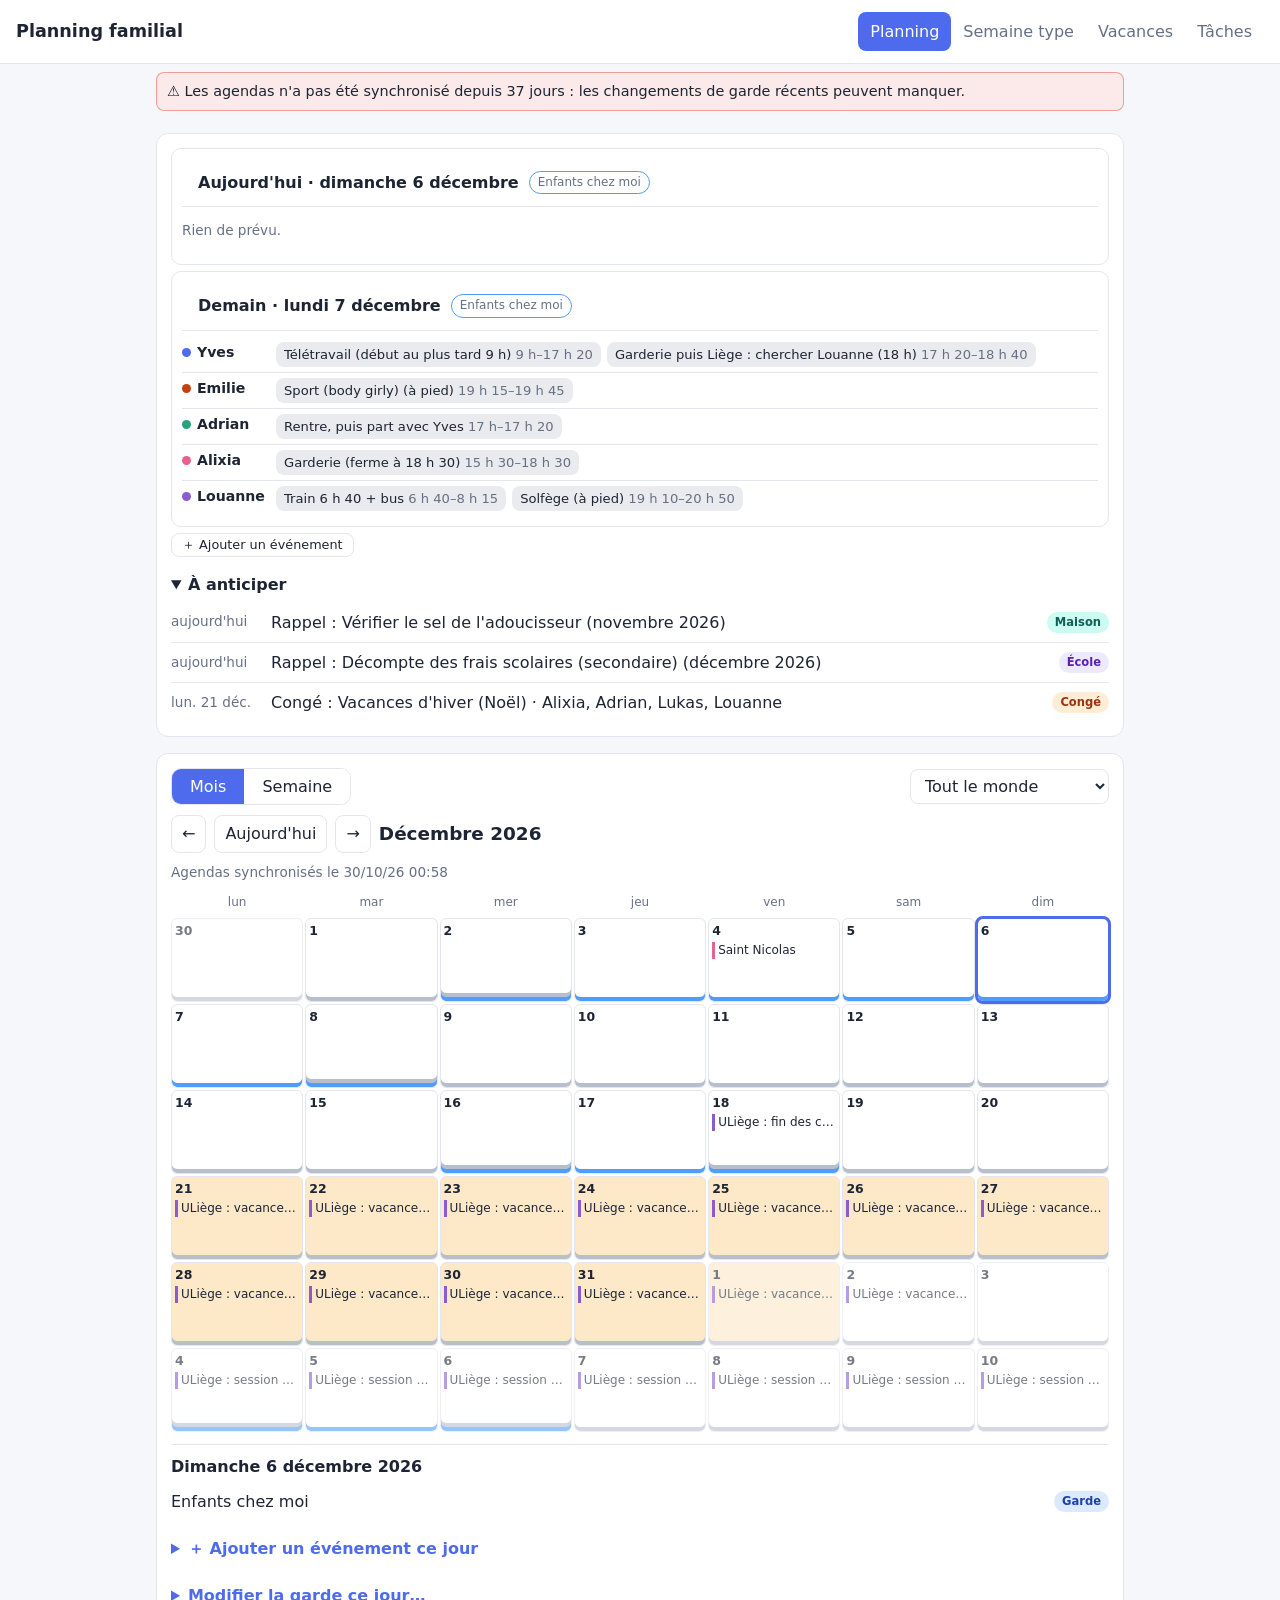
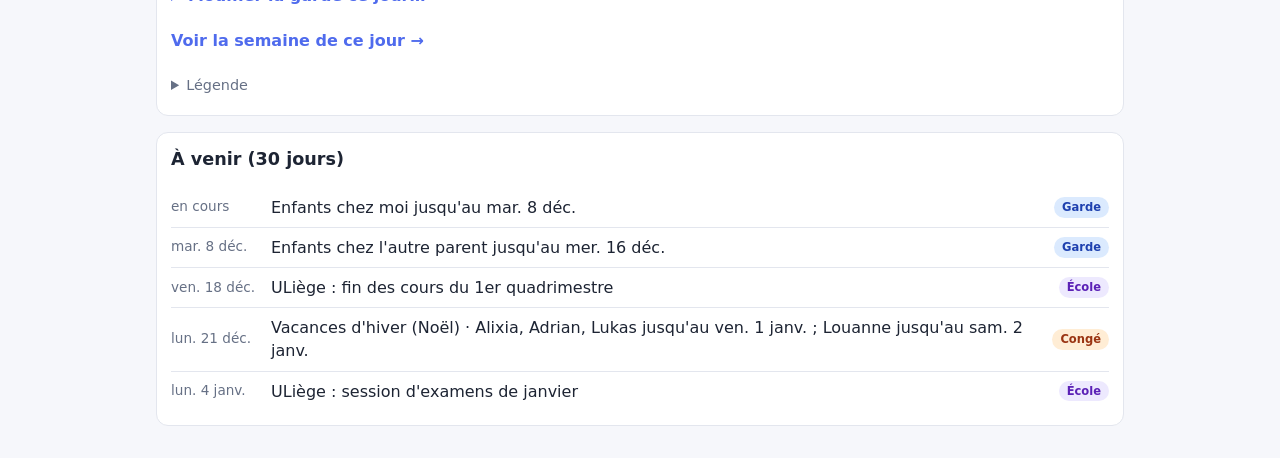
==== commit f1a8ec7a: "Lot 1 (fiabilité) : échéances dépassées conservées, serveur vide sans suppression, envois non partis" ====
--- a/index.html
+++ b/index.html
@@ -204,11 +204,13 @@
   const dayOf = k => WeekView.model(WeekView.mondayOf(k), events, careByDay).days.find(d => d.k === k);
   const long = k => parse(k).toLocaleDateString("fr-BE", { weekday: "long", day: "numeric", month: "long" });
   const tasks = Records.local().filter(t => !t.kind && !t.dismissed && !t.done), range = (a, b) => (a === b ? fmt(parse(a)) : `du ${fmt(parse(a))} au ${fmt(parse(b))}`);
+  const undated = tasks.filter(t => !t.due);
   const late = tasks.filter(t => t.due && t.due < today), soon = tasks.filter(t => t.due && t.due >= today && t.due <= addDays(today, 3));
   const list = a => a.slice(0, 3).map(t => esc(t.title)).join(" · ") + (a.length > 3 ? " …" : "");
   const alerts = [];
   if (late.length) alerts.push(["bad", `<a href="taches.html">⚠ ${late.length} tâche${late.length > 1 ? "s" : ""} en retard</a> : ${list(late)}`]);
   if (soon.length) alerts.push(["warn", `<a href="taches.html">${soon.length} tâche${soon.length > 1 ? "s" : ""} à faire d'ici 3 jours</a> : ${list(soon)}`]);
+  if (undated.length) alerts.push(["warn", `<a href="taches.html">${undated.length} tâche${undated.length > 1 ? "s" : ""} sans date</a> : ${list(undated)}`]);
   childcareGaps().filter(g => g.end >= today && g.start <= addDays(today, 14)).forEach(g => alerts.push(["bad", `<a href="taches.html">Garde de A² à organiser</a> ${range(g.start, g.end)} (${esc(g.holiday.replace(/ \(.*\)/, ""))})`]));
   (window.HOUSE_EMPTY || []).filter(a => !a.sitter && a.end >= today && a.start <= addDays(today, 30)).forEach(a => alerts.push(["bad", `<a href="taches.html">Qui garde Lana ?</a> ${range(a.start, a.end)}`]));
   (window.SCHOOL_HOLIDAYS || []).filter(h => h.type === "vacances" && h.end >= today && h.start <= addDays(today, 42)).forEach(h => {
@@ -293,7 +295,13 @@
 document.getElementById("grid").addEventListener("click", pick);
 document.getElementById("grid").addEventListener("keydown", e => { if (e.key === "Enter" || e.key === " ") { e.preventDefault(); pick(e); } });
 render(); upcoming(); renderHome();
-Records.refresh().then(changed => { if (changed) { recompute(); render(); upcoming(); renderHome(); if (!document.getElementById("weekView").hidden) renderWeek(); } });
+// Synchronisation au chargement, puis à chaque retour sur la page (application rouverte, réseau revenu, minuit passé).
+const redraw = () => { recompute(); render(); upcoming(); renderHome(); if (!document.getElementById("weekView").hidden) renderWeek(); };
+Records.refresh().then(changed => { if (changed) redraw(); });
+Records.watch(({ newDay }) => {
+  if (newDay) { selDay = todayIso(); cur = new Date(); cur.setDate(1); weekStart = WeekView.mondayOf(todayIso()); } // la page est restée ouverte : « aujourd'hui » avance
+  redraw();
+});
 try { if (sessionStorage.getItem("planning-view") === "week") setView("week"); } catch (e) {}
 </script>
 </body>
--- a/assets/style.css
+++ b/assets/style.css
@@ -123,3 +123,8 @@
 .dact .two{display:grid;grid-template-columns:1fr 1fr;gap:8px}fieldset.checks{border:0;margin:6px 0;padding:0}fieldset.checks legend{padding:0 0 4px;font-size:.9rem}
 .list li .dacts{margin:4px 0 0;flex:0 0 100%}
 @media(max-width:640px){.dact .two{grid-template-columns:1fr}}
+
+/* Fiabilité : bandeau d'état, formulaires qui tiennent dans l'écran, titres longs */
+.statusbar{max-width:1000px;margin:0 auto;padding:8px 16px 0}.statusbar:empty{display:none}.statusbar .alert{margin:0 0 6px}
+@media(max-width:640px){.statusbar{padding:6px 10px 0}form.add{grid-template-columns:1fr 1fr}form.add input:first-child,form.add button.primary{grid-column:1/-1}}
+.t,.note,.wchip,.ev{overflow-wrap:anywhere;min-width:0}
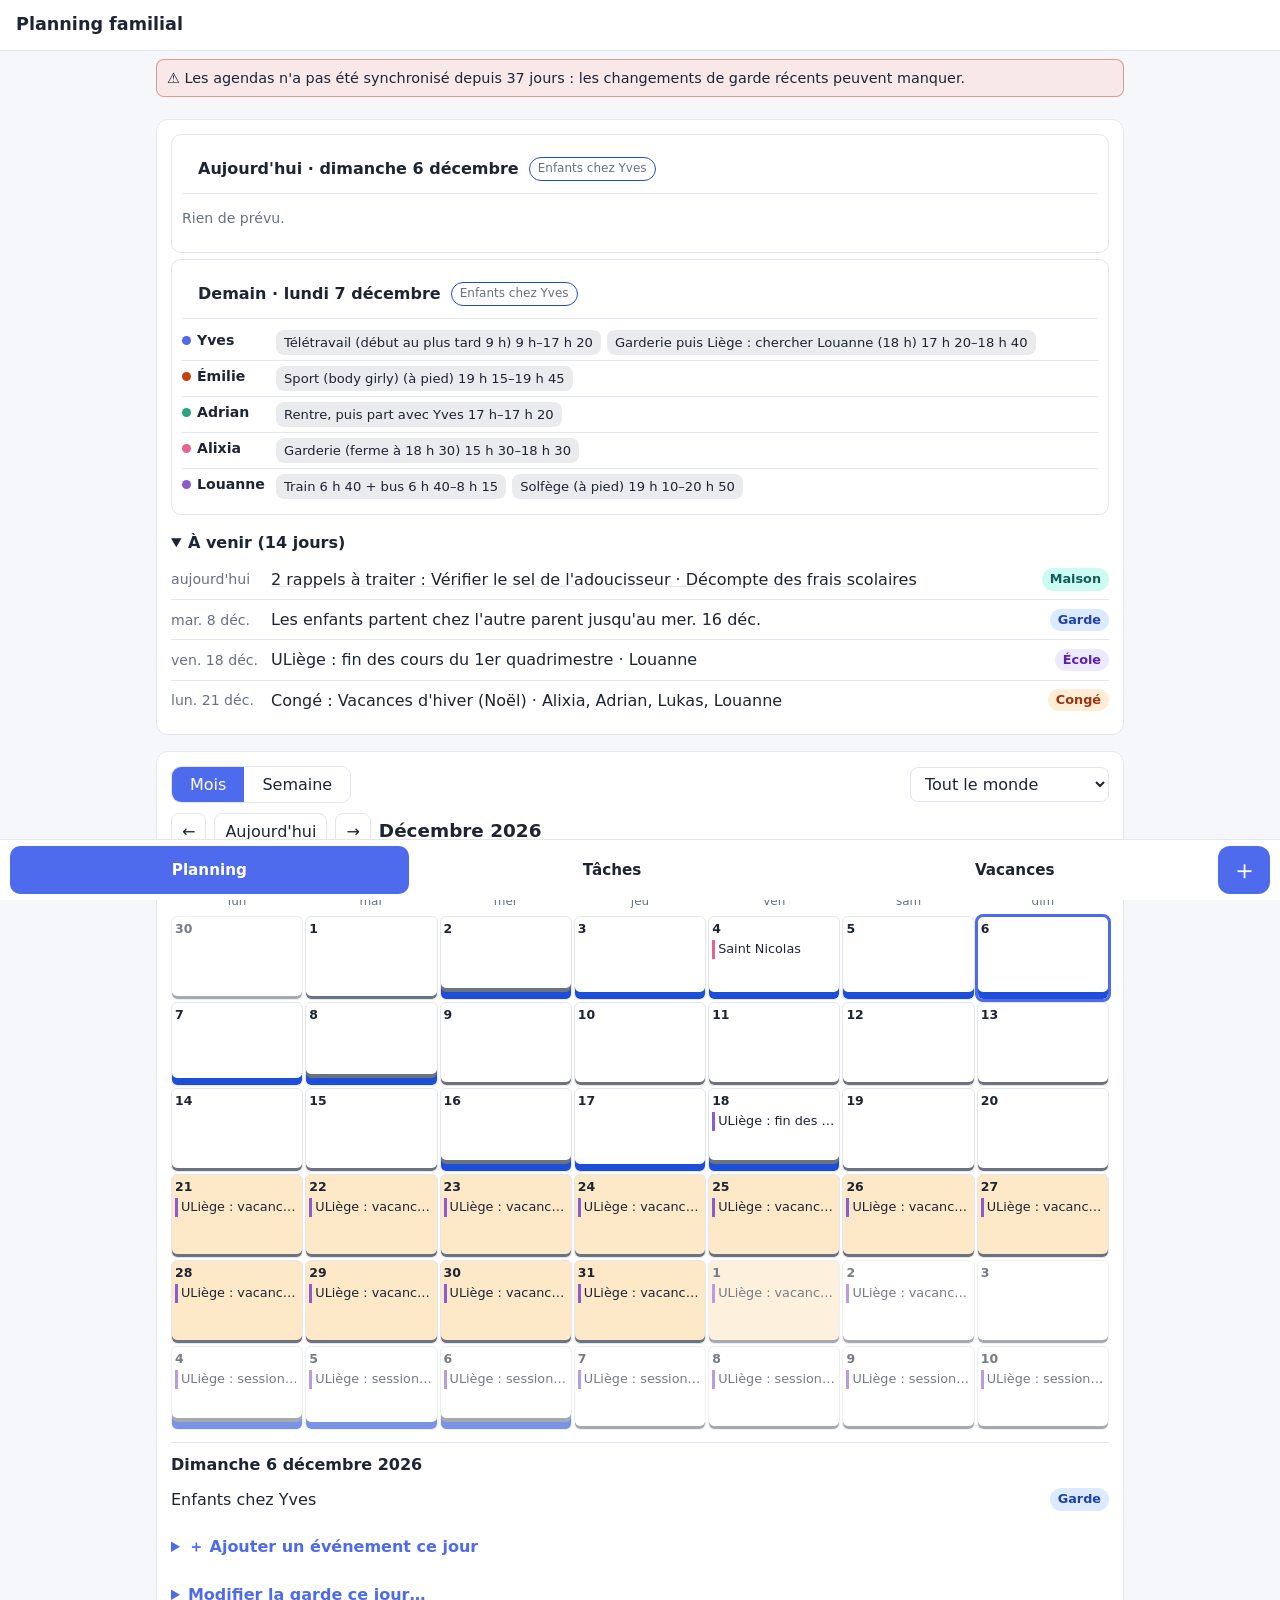
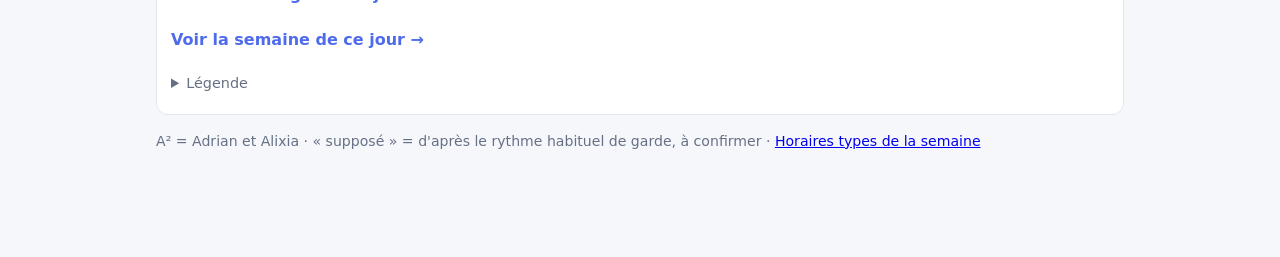
==== commit 0b8304ad: "Lot 3 (simplifier l'écran) : onglets en bas et bouton ＋, À venir 14 jours unique, Aujourd'hui conden" ====
--- a/index.html
+++ b/index.html
@@ -16,8 +16,7 @@
     <div id="homeAlerts" role="status"></div>
     <div id="homeToday"></div>
     <div id="homeTomorrow"></div>
-    <div class="dacts"><button id="addEv" class="mini">＋ Ajouter un événement</button></div>
-    <details open class="ahead"><summary><b>À anticiper</b></summary><ul class="list" id="homeAhead"></ul></details>
+    <details open class="ahead"><summary><b>À venir (14 jours)</b></summary><ul class="list" id="homeAhead"></ul><div class="more" id="homeMore"></div></details>
   </section>
   <section class="card">
     <div class="bar top">
@@ -37,7 +36,7 @@
         <div class="legend">
           <span><i style="background:var(--vac)"></i>Vacances scolaires (FWB)</span>
           <span><i style="background:var(--ferie)"></i>Jour férié ou congé (pas d'école)</span>
-          <span><i style="background:#4f9dff"></i>Enfants chez moi</span><span><i style="background:#b8bfcc"></i>Chez l'autre parent</span><span><i style="background:linear-gradient(90deg,#4f9dff,#b8bfcc)"></i>Échange</span><span>Barre pâle = garde estimée par règle</span><span>🐱 Maison vide</span><span>🧒 Garde de A² en congé</span>
+          <span><i style="background:#1d4ed8"></i>Enfants chez Yves</span><span><i style="background:#6b7280"></i>Chez l'autre parent</span><span><i style="background:linear-gradient(90deg,#1d4ed8,#6b7280)"></i>Échange</span><span>Barre pâle = garde estimée par règle</span><span>🐱 Lana seule</span><span>🧒 Garde de A² en congé</span>
           <span id="people"></span>
         </div>
       </details>
@@ -47,16 +46,13 @@
         <div class="nav3"><button id="wPrev" aria-label="Semaine précédente">←</button><button id="wToday">Cette semaine</button><button id="wNext" aria-label="Semaine suivante">→</button></div>
         <h2 id="wTitle"></h2>
       </div>
-      <label class="check"><input type="checkbox" id="onlyDiff"> Seulement les différences</label>
+      <label class="check"><input type="checkbox" id="onlyDiff"> Seulement ce qui change</label>
       <p class="wsum" id="wSum" aria-live="polite"></p>
       <div id="weekList"></div>
       <p class="muted">Comparé à la <a href="semaine.html">semaine type</a> (temps scolaire). <span class="diff">Rouge</span> : ce qui change ou s'ajoute ; barré : ce qui n'a pas lieu cette semaine.</p>
     </div>
   </section>
-  <section class="card">
-    <h2 style="margin-top:0;font-size:1.1rem">À venir (30 jours)</h2>
-    <ul class="list" id="upcoming"></ul>
-  </section>
+  <p class="muted legend-line">A² = Adrian et Alixia · « supposé » = d'après le rythme habituel de garde, à confirmer · <a href="semaine.html">Horaires types de la semaine</a></p>
 </main>
 <script src="data/school-holidays.js"></script>
 <script src="data/school-holidays-auto.js"></script>
@@ -103,35 +99,45 @@
   const conges = congesOn(k).filter(g => !whoSel.value || g.persons.includes(whoSel.value));
   if (conges.length) rows.push(`<li><span class="t">${conges.map(g => `${esc(g.name)} <span class="muted">· ${esc(personName(g.persons.join(",")))}</span>`).join("<br>")}</span>${catTag("Congé")}</li>`);
   if (h && h.type === "rentree") rows.push(`<li><span class="t">${esc(h.name)} <span class="muted">· ${esc(personName(KIDS.join(",")))}</span></span>${catTag("École")}</li>`);
-  if (c) rows.push(`<li><span class="t">${c === "moi" ? "Enfants chez moi" : c === "autre" ? "Enfants chez l'autre parent" : "Jour d'échange"}${(window.CUSTODY_OVERRIDES || {})[k] ? " <span class=\"muted\">(modifié à la main)</span>" : custodyEstimated(k) ? " <span class=\"muted\">(estimé par règle)</span>" : ""}</span>${catTag("Garde")}</li>`);
-  if (cc) rows.push(`<li><span class="t">🧒 Garde de A² en congé : ${esc(cc.solution || "à organiser")}</span>${catTag("Garde")}</li>`);
-  if (he) rows.push(`<li><span class="t">🐱 Maison vide : Lana ${he.sitter ? "gardée par " + esc(he.sitter) : "sans solution de garde"}</span>${catTag("Maison")}</li>`);
+  if (c) rows.push(`<li><span class="t">${c === "moi" ? "Enfants chez Yves" : c === "autre" ? "Enfants chez l'autre parent" : "Jour de passage"}${(window.CUSTODY_OVERRIDES || {})[k] ? " <span class=\"muted\">(modifié à la main)</span>" : custodyEstimated(k) ? " <span class=\"muted\">(estimé par règle)</span>" : ""}</span>${catTag("Garde")}</li>`);
+  if (cc) rows.push(`<li><span class="t">🧒 Garde d'Adrian et Alixia pendant le congé : ${esc(cc.solution || "à organiser")}</span>${catTag("Garde")}</li>`);
+  if (he) rows.push(`<li><span class="t">🐱 Lana seule à la maison : ${he.sitter ? "gardée par " + esc(he.sitter) : "personne ne la garde pour l'instant"}</span>${catTag("Maison")}</li>`);
   events.filter(e => visible(e) && inRange(k, e.date, e.end) && !CONGE_EVENT.test(e.title)).forEach(e =>
     rows.push(`<li><span class="t"><i class="dot" style="background:${personColor(e.person)}"></i>${e.time ? esc(e.time) + (e.timeEnd ? "–" + esc(e.timeEnd) : "") + " " : ""}${esc(e.title)}${e.person ? ` <span class="muted">· ${esc(personName(e.person))}</span>` : e.rec ? ` <span class="muted">· Famille</span>` : e.source ? ` <span class="muted">· ${esc(calendarLabel(e.source))}</span>` : ""}${e.note ? `<small class="note">${esc(e.note)}</small>` : ""}</span>${e.rec ? `<span class="dacts"><button class="mini" data-evedit="${esc(e.rec)}">Modifier</button><button class="mini" data-evdel="${esc(e.rec)}" aria-label="Supprimer ${esc(e.title)}">Supprimer</button></span>` : ""}</li>`));
   return rows.length ? rows.join("") : `<li class="muted">Rien de particulier ce jour-là.</li>`;
 }
 
-// Modifier la garde d'un jour (échange exceptionnel, changement de dernière minute) ou signaler un enfant malade : enregistré dans l'application, partagé entre appareils.
 // Événements saisis dans le site (rendez-vous, sorties, déplacements) : enregistrés comme les tâches, partagés entre appareils.
-let editing = null; // enregistrement en cours de modification, {} pour un nouvel événement
+let editing = null, notice = ""; // editing : enregistrement en cours de modification ({} = nouvel événement) ; notice : avertissements après un enregistrement
 function eventForm(k) {
-  const r = editing || {}, picked = String(r.person || "").split(",").filter(Boolean);
-  const boxes = PEOPLE.map(p => `<label class="check"><input type="checkbox" name="person" value="${esc(p.id)}"${picked.includes(p.id) ? " checked" : ""}> ${esc(p.name.replace(/ \(.*\)/, ""))}</label>`).join("");
+  const r = editing || {}, picked = String(r.person || "").split(",").filter(Boolean), more = r.house || r.noschool || r.remind;
+  const boxes = PEOPLE.filter(p => !p.pet).map(p => `<label class="check"><input type="checkbox" name="person" value="${esc(p.id)}"${picked.includes(p.id) ? " checked" : ""}> ${esc(p.name.replace(/ \(.*\)/, ""))}</label>`).join("");
+  const presets = ["Médecin", "Dentiste", "Sortie", "Voyage"].map(t => `<button type="button" class="mini" data-preset="${t}">${t}</button>`).join("");
+  const remind = [["", "À l'heure habituelle (1 h avant, ou la veille à 18 h)"], ["1", "La veille"], ["2", "2 jours avant"], ["7", "1 semaine avant"]].map(([v, l]) => `<option value="${v}"${String(r.remind || "") === v ? " selected" : ""}>${l}</option>`).join("");
   return `<details class="dact" id="evBox"${editing ? " open" : ""}><summary>${r.id ? "Modifier l'événement" : "＋ Ajouter un événement ce jour"}</summary>
     <form id="evForm" class="holform" autocomplete="off">
-      <label class="dlgrow">Titre<input name="title" required maxlength="120" value="${esc(r.title || "")}" placeholder="Ex. Dentiste, Spectacle, Voyage"></label>
+      ${r.id ? "" : `<div class="dacts" aria-label="Modèles">${presets}</div>`}
+      <label class="dlgrow">Titre<input name="title" required maxlength="120" value="${esc(r.title || "")}" placeholder="Ex. Dentiste, Spectacle, Voyage" enterkeyhint="next"></label>
       <div class="two"><label class="dlgrow">Date<input type="date" name="date" required value="${esc(r.date || k)}"></label><label class="dlgrow">Jusqu'au (facultatif)<input type="date" name="end" value="${esc(r.end && r.end !== r.date ? r.end : "")}"></label></div>
       <div class="two"><label class="dlgrow">Heure (facultatif)<input type="time" name="time" value="${esc(r.time || "")}"></label><label class="dlgrow">Fin (facultatif)<input type="time" name="timeEnd" value="${esc(r.timeEnd || "")}"></label></div>
       <fieldset class="checks"><legend class="muted">Qui est concerné ? (personne cochée = toute la famille)</legend>${boxes}</fieldset>
-      <label class="dlgrow">Note<input name="note" maxlength="200" value="${esc(r.note || "")}"></label>
-      <div class="dacts"><button class="primary">Enregistrer</button>${editing ? `<button type="button" data-evcancel="1">Annuler</button>` : ""}</div>
+      <label class="dlgrow">Note<input name="note" maxlength="200" value="${esc(r.note || "")}" enterkeyhint="done"></label>
+      <details class="dact" id="evMore"${more ? " open" : ""}><summary>Plus d'options (voyage, jour sans école, rappel, répétition)</summary>
+        <label class="check"><input type="checkbox" name="house"${r.house ? " checked" : ""}> La maison sera vide (Lana seule)</label>
+        <label class="dlgrow">Qui garde Lana (si la maison est vide)<input name="sitter" value="${esc(r.sitter || "")}" maxlength="60"></label>
+        <label class="check"><input type="checkbox" name="noschool"${r.noschool ? " checked" : ""}> Jour sans école (journée pédagogique, grève…) pour les personnes cochées</label>
+        <label class="dlgrow">Me prévenir<select name="remind">${remind}</select></label>
+        <label class="check"><input type="checkbox" name="prep"> Créer une tâche de préparation (la veille)</label>
+        ${r.id ? "" : `<div class="two"><label class="dlgrow">Répéter<select name="repeat"><option value="">Une seule fois</option><option value="7">Chaque semaine</option><option value="14">Toutes les 2 semaines</option><option value="m">Chaque mois</option></select></label><label class="dlgrow">Jusqu'au<input type="date" name="until"></label></div>`}
+      </details>
+      <div class="dacts sticky"><button class="primary">Enregistrer</button>${editing ? `<button type="button" data-evcancel="1">Annuler</button>` : ""}</div>
       <p class="muted" id="evFlash" aria-live="polite"></p>
     </form></details>`;
 }
 function dayActions(k) {
   const cur = (window.CUSTODY_OVERRIDES || {})[k], kids = ["alixia", "adrian", "lukas"].map(i => `<option value="${i}">${esc(personName(i))}</option>`).join("");
-  return eventForm(k) + `<details class="dact"><summary>Modifier la garde ce jour…</summary>
-    <div class="dacts"><button data-ov="moi">Enfants chez moi</button><button data-ov="autre">Chez l'autre parent</button><button data-ov="echange">Jour d'échange</button>${cur ? `<button data-ov="">Rétablir le rythme habituel</button>` : ""}</div>
+  return (notice ? `<div id="evNotice">${notice}</div>` : "") + eventForm(k) + `<details class="dact"><summary>Modifier la garde ce jour…</summary>
+    <div class="dacts"><button data-ov="moi">Enfants chez Yves</button><button data-ov="autre">Chez l'autre parent</button><button data-ov="echange">Jour de passage</button>${cur ? `<button data-ov="">Rétablir le rythme habituel</button>` : ""}</div>
     <label class="dlgrow">Jusqu'au (facultatif : plusieurs jours)<input type="date" id="ovTo" min="${k}"></label>
     <div class="dacts"><select id="sickWho" aria-label="Enfant">${kids}</select><button data-sick="1">Enfant malade ou école fermée : créer la tâche</button></div>
     <p class="muted" id="dFlash" aria-live="polite"></p></details>`;
@@ -169,34 +175,15 @@
     const dots = [...(careByDay[k] ? [personColor("alixia")] : []), ...(houseEmptyOn(k) ? [personColor("lana")] : []),
       ...((h && h.type === "ferie") || offByDay[k] ? ["#d92d20"] : []), ...list.map(e => personColor(e.person))];
     const dotHtml = dots.slice(0, 6).map(col => `<i style="background:${col}"></i>`).join("") + (dots.length > 6 ? `<b>+${dots.length - 6}</b>` : "");
-    g.insertAdjacentHTML("beforeend", `<div class="${cls}" data-d="${k}" role="button" tabindex="0" aria-label="${esc(longDay(k))}"><span class="n">${d.getDate()}</span><span class="evs">${careByDay[k] ? `<span class="ev" style="border-color:${personColor("alixia")}" title="Garde de A² pendant le congé">🧒 ${esc(careByDay[k].solution || "garde à organiser")}</span>` : ""}${houseEmptyOn(k) ? `<span class="ev" style="border-color:${personColor("lana")}" title="Maison vide">🐱 ${esc(houseEmptyOn(k).sitter || "à organiser")}</span>` : ""}${h && h.type !== "vacances" ? `<span class="ev">${esc(h.name)}</span>` : ""}${evs}</span><span class="dots">${dotHtml}</span></div>`);
+    g.insertAdjacentHTML("beforeend", `<div class="${cls}" data-d="${k}" role="button" tabindex="0" aria-label="${esc(longDay(k))}"><span class="n">${d.getDate()}</span><span class="evs">${careByDay[k] ? `<span class="ev" style="border-color:${personColor("alixia")}" title="Garde de A² pendant le congé">🧒 ${esc(careByDay[k].solution || "garde à organiser")}</span>` : ""}${houseEmptyOn(k) ? `<span class="ev" style="border-color:${personColor("lana")}" title="Lana seule">🐱 ${esc(houseEmptyOn(k).sitter || "à organiser")}</span>` : ""}${h && h.type !== "vacances" ? `<span class="ev">${esc(h.name)}</span>` : ""}${evs}</span><span class="dots">${dotHtml}</span></div>`);
   }
   document.getElementById("dTitle").textContent = longDay(selDay);
   document.getElementById("dList").innerHTML = dayDetail(selDay);
   document.getElementById("dActions").innerHTML = dayActions(selDay);
-  document.getElementById("upd").textContent = window.CALENDAR_UPDATED ? "Agendas synchronisés le " + new Date(window.CALENDAR_UPDATED).toLocaleString("fr-BE", { dateStyle: "short", timeStyle: "short" }) : "Agendas Google non synchronisés";
-}
-
-function upcoming() {
-  const today = todayIso(), limit = addDays(today, 30);
-  // Garde : seulement la période en cours et la suivante (sinon une ligne par semaine noie le reste).
-  const custody = custodyPeriods().filter(p => p.end >= today && p.start <= limit).slice(0, 2);
-  const rows = [
-    ...events.filter(e => visible(e) && e.end >= today && e.date <= limit && !CONGE_EVENT.test(e.title)).map(e => ({ start: e.date, text: e.title, tag: calendarLabel(e.source) })),
-    ...custody.map(p => ({ start: p.start, text: (p.who === "moi" ? "Enfants chez moi" : "Enfants chez l'autre parent") + " jusqu'au " + fmt(parse(p.end)), tag: "Garde" })),
-    ...childcareGaps().filter(g => g.end >= today && g.start <= limit).map(g => ({ start: g.start, text: "Garde de A² à organiser (" + g.holiday.replace(/ \(.*\)/, "") + ") jusqu'au " + fmt(parse(g.end)), tag: "Garde" })),
-    ...(window.HOUSE_EMPTY || []).filter(a => a.end >= today && a.start <= limit).map(a => ({ start: a.start, text: "Maison vide : Lana " + (a.sitter ? "gardée par " + a.sitter : "sans solution de garde") + " (" + (a.note || "") + ")", tag: "Lana" })),
-    ...(window.SCHOOL_HOLIDAYS || []).filter(h => h.type === "rentree" && h.end >= today && h.start <= limit).map(h => ({ start: h.start, text: h.name + " · " + personName(KIDS.join(",")), tag: "École" })),
-    ...congesUpcoming(today, limit).map(c => ({ ...c, groups: c.groups.filter(g => !whoSel.value || g.persons.includes(whoSel.value)) })).filter(c => c.groups.length).map(c => ({
-      start: c.start, tag: "Congé",
-      text: c.name + " · " + c.groups.map(g => personName(g.persons.join(",")) + (g.end > c.start ? " jusqu'au " + fmt(parse(g.end)) : "")).join(" ; ")
-    }))
-  ].sort((a, b) => (a.start < today ? today : a.start).localeCompare(b.start < today ? today : b.start));
-  const when = s => (s < today ? "en cours" : s === today ? "aujourd'hui" : fmt(parse(s)));
-  document.getElementById("upcoming").innerHTML = rows.length
-    ? rows.map(r => `<li class="item up"><span class="muted when">${when(r.start)}</span><span class="t">${esc(r.text)}</span><span class="meta">${catTag(r.tag)}</span></li>`).join("")
-    : `<li class="muted">Rien de prévu.</li>`;
-}
+  document.getElementById("upd").textContent = window.CALENDAR_UPDATED ? "Agendas synchronisés le " + new Date(window.CALENDAR_UPDATED).toLocaleString("fr-BE", { day: "numeric", month: "short", hour: "2-digit", minute: "2-digit" }).replace(":", " h ") : "Agendas Google non synchronisés";
+}
+
+function upcoming() {} // fusionné dans « À venir (14 jours) » (renderHome)
 
 // Écran d'accueil : alertes, aujourd'hui, demain, à anticiper (14 prochains jours).
 function renderHome() {
@@ -211,25 +198,31 @@
   if (late.length) alerts.push(["bad", `<a href="taches.html">⚠ ${late.length} tâche${late.length > 1 ? "s" : ""} en retard</a> : ${list(late)}`]);
   if (soon.length) alerts.push(["warn", `<a href="taches.html">${soon.length} tâche${soon.length > 1 ? "s" : ""} à faire d'ici 3 jours</a> : ${list(soon)}`]);
   if (undated.length) alerts.push(["warn", `<a href="taches.html">${undated.length} tâche${undated.length > 1 ? "s" : ""} sans date</a> : ${list(undated)}`]);
-  childcareGaps().filter(g => g.end >= today && g.start <= addDays(today, 14)).forEach(g => alerts.push(["bad", `<a href="taches.html">Garde de A² à organiser</a> ${range(g.start, g.end)} (${esc(g.holiday.replace(/ \(.*\)/, ""))})`]));
+  childcareGaps().filter(g => g.end >= today && g.start <= addDays(today, 14)).forEach(g => alerts.push(["bad", `<a href="taches.html">Garde d'Adrian et Alixia à organiser</a> ${range(g.start, g.end)} (${esc(g.holiday.replace(/ \(.*\)/, ""))})`]));
   (window.HOUSE_EMPTY || []).filter(a => !a.sitter && a.end >= today && a.start <= addDays(today, 30)).forEach(a => alerts.push(["bad", `<a href="taches.html">Qui garde Lana ?</a> ${range(a.start, a.end)}`]));
   (window.SCHOOL_HOLIDAYS || []).filter(h => h.type === "vacances" && h.end >= today && h.start <= addDays(today, 42)).forEach(h => {
     let est = false; for (let k = h.start > today ? h.start : today; k <= h.end; k = addDays(k, 1)) if (custodyEstimated(k)) est = true;
-    if (est) alerts.push(["warn", `Garde estimée par règle pendant ${esc(h.name.replace(/ \(.*\)/, ""))} (${range(h.start, h.end)}) : à confirmer avec l'autre parent`]);
+    if (est) alerts.push(["warn", `Garde supposée (rythme habituel) pendant ${esc(h.name.replace(/ \(.*\)/, ""))} (${range(h.start, h.end)}) : à confirmer avec l'autre parent`]);
   });
   document.getElementById("homeAlerts").innerHTML = alerts.map(([l, h]) => `<p class="alert ${l}">${h}</p>`).join("");
   const opts = { who, compact: true };
   document.getElementById("homeToday").innerHTML = WeekView.card(dayOf(today), { ...opts, title: `Aujourd'hui · ${long(today)}` });
   document.getElementById("homeTomorrow").innerHTML = WeekView.card(dayOf(tomorrow), { ...opts, title: `Demain · ${long(tomorrow)}` });
-  // À anticiper : tâches proches, rappels annuels, événements d'école avec une action à faire, congés qui approchent
-  const lim = addDays(today, 14), known = new Set(Records.local().filter(t => !t.kind).map(t => t.title)), rows = [];
-  tasks.filter(t => t.due && t.due > today && t.due <= lim && (!who || t.who === who)).forEach(t => rows.push({ d: t.due, text: t.title, tag: t.cat }));
-  annualTasks(today).filter(t => t.due <= addDays(today, 21) && !known.has(t.title) && (!who || t.who === who)).forEach(t => rows.push({ d: t.due, text: "Rappel : " + t.title, tag: t.cat }));
-  events.filter(e => visible(e) && e.end >= today && e.date <= lim && !CONGE_EVENT.test(e.title) && (e.todo || e.needsParent || /réunion|bulletin|examen|délibération|voyage|CEB|classes de neige/i.test(e.title)))
-    .forEach(e => rows.push({ d: e.date < today ? today : e.date, text: e.title + (e.todo ? " — " + e.todo : "") + (e.person ? " · " + personName(e.person) : ""), tag: "École" }));
-  congesUpcoming(today, addDays(today, 30)).filter(c => c.start > today).forEach(c => rows.push({ d: c.start, text: "Congé : " + c.name + " · " + personName(c.groups.flatMap(g => g.persons).join(",")), tag: "Congé" }));
+  // À venir (14 jours) : une seule liste, triée par date et sans doublon — tâches proches, rendez-vous et événements, école, congés, changement de garde.
+  // Les rappels annuels sont regroupés en une ligne (la liste complète est dans Tâches).
+  const lim = addDays(today, 14), known = new Set(Records.local().filter(t => !t.kind).map(t => t.title)), rows = [], seen = new Set();
+  const add = (d, text, tag, href) => { const key = d + "|" + text; if (seen.has(key)) return; seen.add(key); rows.push({ d, text, tag, href }); };
+  tasks.filter(t => t.due && t.due > today && t.due <= lim && (!who || t.who === who || t.who === "famille")).forEach(t => add(t.due, t.title + (t.time ? " à " + t.time.replace(":", " h ") : ""), t.cat, "taches.html"));
+  events.filter(e => visible(e) && e.end >= today && e.date <= lim && !CONGE_EVENT.test(e.title) && !/^ULiège : (vacances|congé)/.test(e.title))
+    .forEach(e => add(e.date < today ? today : e.date, (e.time ? e.time + " " : "") + e.title + (e.todo ? " — " + e.todo : "") + (e.person ? " · " + personName(e.person) : e.rec ? " · Famille" : ""), e.rec ? "Rendez-vous" : calendarLabel(e.source)));
+  congesUpcoming(today, addDays(today, 30)).filter(c => c.start > today).forEach(c => add(c.start, "Congé : " + c.name + " · " + personName(c.groups.flatMap(g => g.persons).join(",")), "Congé"));
+  custodyPeriods().filter(p => p.start > today && p.start <= lim).slice(0, 1).forEach(p => add(p.start, (p.who === "moi" ? "Les enfants arrivent chez Yves" : "Les enfants partent chez l'autre parent") + " jusqu'au " + fmt(parse(p.end)), "Garde"));
+  const annual = annualTasks(today).filter(t => t.due <= addDays(today, 21) && !known.has(t.title) && (!who || t.who === who || t.who === "famille"));
+  if (annual.length) add(annual[0].due, `${annual.length} rappel${annual.length > 1 ? "s" : ""} à traiter : ${annual.slice(0, 3).map(t => t.title.replace(/ \(.*$/, "")).join(" · ")}${annual.length > 3 ? " …" : ""}`, "Maison", "taches.html");
   rows.sort((a, b) => a.d.localeCompare(b.d));
-  document.getElementById("homeAhead").innerHTML = rows.slice(0, 8).map(r => `<li class="item up"><span class="muted when">${r.d === today ? "aujourd'hui" : fmt(parse(r.d))}</span><span class="t">${esc(r.text)}</span><span class="meta">${catTag(r.tag)}</span></li>`).join("") || `<li class="muted">Rien d'urgent dans les 14 prochains jours.</li>`;
+  const li = r => `<li class="item up"><span class="muted when">${r.d === today ? "aujourd'hui" : fmt(parse(r.d))}</span><span class="t">${r.href ? `<a href="${r.href}">${esc(r.text)}</a>` : esc(r.text)}</span><span class="meta">${catTag(r.tag)}</span></li>`;
+  document.getElementById("homeAhead").innerHTML = rows.slice(0, 8).map(li).join("") || `<li class="muted">Rien d'urgent dans les 14 prochains jours.</li>`;
+  document.getElementById("homeMore").innerHTML = rows.length > 8 ? `<details><summary>${rows.length - 8} autre${rows.length - 8 > 1 ? "s" : ""}</summary><ul class="list">${rows.slice(8).map(li).join("")}</ul></details>` : "";
 }
 
 function goMonth(n) {
@@ -247,7 +240,7 @@
   document.getElementById("weekList").innerHTML = r.html;
   const sum = document.getElementById("wSum");
   sum.className = "wsum " + (r.diffs ? "bad" : "ok");
-  sum.textContent = r.diffs ? `${r.diffs} différence${r.diffs > 1 ? "s" : ""} par rapport à la semaine type` : "Semaine conforme à la semaine type";
+  sum.textContent = r.diffs ? `${r.diffs} changement${r.diffs > 1 ? "s" : ""} par rapport à la semaine type` : "Semaine conforme à la semaine type";
 }
 function setView(v) {
   document.getElementById("monthView").hidden = v !== "month"; document.getElementById("weekView").hidden = v !== "week";
@@ -263,7 +256,6 @@
 document.getElementById("onlyDiff").onchange = renderWeek;
 document.getElementById("toWeek").onclick = () => { weekStart = WeekView.mondayOf(selDay); setView("week"); window.scrollTo({ top: 0 }); };
 
-document.getElementById("addEv").onclick = () => { selDay = todayIso(); cur = new Date(); cur.setDate(1); editing = {}; setView("month"); render(); const f = document.getElementById("evBox"); if (f) f.scrollIntoView({ block: "center" }); };
 document.getElementById("prev").onclick = () => goMonth(-1);
 document.getElementById("next").onclick = () => goMonth(1);
 document.getElementById("today").onclick = () => { cur = new Date(); cur.setDate(1); selDay = todayIso(); render(); };
@@ -271,38 +263,86 @@
   const b = e.target.closest("button"); if (!b) return;
   if (b.dataset.ov !== undefined) applyOverride(b.dataset.ov);
   if (b.dataset.sick) sickTask();
-  if (b.dataset.evedit) { editing = Records.of("event").find(r => String(r.id) === b.dataset.evedit) || null; render(); const f = document.getElementById("evBox"); if (f) f.scrollIntoView({ block: "center" }); }
+  if (b.dataset.preset) {
+    const t = document.querySelector("#evForm [name=title]"); if (!t.value.trim()) t.value = b.dataset.preset + (b.dataset.preset === "Voyage" ? "" : " : "); t.focus();
+    if (b.dataset.preset === "Voyage") { document.getElementById("evMore").open = true; document.querySelector("#evForm [name=house]").checked = true; }
+  }
+  if (b.dataset.evedit) { editing = Records.of("event").find(r => String(r.id) === b.dataset.evedit) || null; notice = ""; render(); const f = document.getElementById("evBox"); if (f) f.scrollIntoView({ block: "center" }); }
   if (b.dataset.evcancel) { editing = null; render(); }
-  if (b.dataset.evdel) { const r = Records.of("event").find(x => String(x.id) === b.dataset.evdel); if (r && confirm(`Supprimer « ${r.title} » ?`)) refreshAll(Records.remove(r.id)); }
+  if (b.dataset.evdel) deleteEvent(b.dataset.evdel);
 });
-document.getElementById("detail").addEventListener("submit", e => {
+// Supprime un événement (et sa série, si l'utilisateur le demande) avec ses tâches de préparation.
+async function deleteEvent(id) {
+  const r = Records.of("event").find(x => String(x.id) === id); if (!r) return;
+  let ids = [r.id];
+  if (r.series) {
+    const later = Records.of("event").filter(x => x.series === r.series && x.date >= r.date);
+    if (later.length > 1 && confirm(`« ${r.title} » se répète : supprimer cette occurrence et les ${later.length - 1} suivantes ?\nOK = toute la suite · Annuler = choisir`)) ids = later.map(x => x.id);
+    else if (!confirm(`Supprimer seulement « ${r.title} » du ${fmt(parse(r.date))} ?`)) return;
+  } else if (!confirm(`Supprimer « ${r.title} » ?`)) return;
+  for (const x of ids) { await Records.remove(x); await Records.remove("prep-" + x); await Records.remove("trip-" + x); }
+  notice = ""; redrawAll();
+}
+const redrawAll = () => { recompute(); render(); upcoming(); renderHome(); if (!document.getElementById("weekView").hidden) renderWeek(); };
+// Avertissements après l'enregistrement d'un déplacement ou d'un jour sans école.
+function eventNotice(r) {
+  const out = [], who = personName(r.person || "");
+  if (r.house) out.push(r.sitter ? `Lana : gardée par ${esc(r.sitter)}.` : `Lana sera seule : <b>personne ne la garde pour l'instant</b> (une alerte « Qui garde Lana ? » reste affichée tant que ce n'est pas noté).`);
+  if (r.date !== (r.end || r.date) || r.house || r.noschool) {
+    schoolDaysMissed(r.date, r.end || r.date, r.person).forEach(m => out.push(`${esc(personName(m.person))} : ${m.days.length} jour${m.days.length > 1 ? "s" : ""} ${m.person === "louanne" ? "de cours" : "d'école"} manqué${m.days.length > 1 ? "s" : ""} (${m.days.slice(0, 4).map(k => esc(fmt(parse(k)))).join(", ")}${m.days.length > 4 ? "…" : ""}).`));
+  }
+  if (r.noschool) out.push(`Pas d'école pour ${esc(who || "les enfants")} ce jour-là : la garde de A² à organiser est recalculée.`);
+  return out.length ? `<p class="alert warn">${out.join("<br>")}</p>` : "";
+}
+document.getElementById("detail").addEventListener("submit", async e => {
   if (e.target.id !== "evForm") return;
   e.preventDefault();
   const f = new FormData(e.target), v = n => (f.get(n) || "").toString().trim();
-  const rec = { id: editing && editing.id ? editing.id : Records.newId("e"), kind: "event", title: v("title"), date: v("date"), end: v("end"), time: v("time"), timeEnd: v("timeEnd"), person: f.getAll("person").join(","), note: v("note") };
+  const rec = { id: editing && editing.id ? editing.id : Records.newId("e"), kind: "event", title: v("title"), date: v("date"), end: v("end"), time: v("time"), timeEnd: v("timeEnd"), person: f.getAll("person").join(","), note: v("note"),
+    house: f.has("house"), sitter: v("sitter"), noschool: f.has("noschool"), remind: v("remind") };
+  if (editing && editing.series) rec.series = editing.series;
   const flash = t => { document.getElementById("evFlash").textContent = t; };
   if (!rec.title || !rec.date) return flash("Titre et date obligatoires.");
   if (rec.end && rec.end < rec.date) return flash("La date de fin précède le début.");
   if (rec.timeEnd && !rec.time) return flash("Indiquez l'heure de début avant l'heure de fin.");
   if (rec.time && rec.timeEnd && rec.timeEnd <= rec.time && (!rec.end || rec.end === rec.date)) return flash("L'heure de fin doit suivre l'heure de début.");
-  editing = null; selDay = rec.date; cur = new Date(parse(selDay)); cur.setDate(1);
-  refreshAll(Records.put(rec));
+  const repeat = v("repeat"), until = v("until");
+  if (repeat && until && until < rec.date) return flash("La répétition s'arrête avant la première date.");
+  // Répétition : une occurrence par semaine, par quinzaine ou par mois jusqu'à la date indiquée (6 mois par défaut, 60 occurrences au plus)
+  const list = [rec];
+  if (repeat) {
+    rec.series = rec.id; const stop = until || addDays(rec.date, 183), span = rec.end ? Math.round((parse(rec.end) - parse(rec.date)) / MS) : 0;
+    for (let i = 1; i < 60; i++) {
+      const d = repeat === "m" ? iso(new Date(+rec.date.slice(0, 4), +rec.date.slice(5, 7) - 1 + i, +rec.date.slice(8))) : addDays(rec.date, i * +repeat);
+      if (d > stop) break;
+      list.push({ ...rec, id: `${rec.id}-${i}`, date: d, end: rec.end ? addDays(d, span) : "" });
+    }
+  }
+  const today = todayIso(), prep = [];
+  if (f.has("prep")) prep.push({ id: "prep-" + rec.id, title: `Préparer : ${rec.title}`, cat: "Autre", who: rec.person && !rec.person.includes(",") ? rec.person : "moi", due: addDays(rec.date, -1) < today ? today : addDays(rec.date, -1), done: false });
+  if (rec.house || (rec.end && rec.end > rec.date && rec.person.split(",").length >= 2)) prep.push({ id: "trip-" + rec.id, title: `Avant le départ « ${rec.title} » : documents d'identité, courrier, plantes, voiture, réservations`, cat: "Vacances", who: "moi", due: addDays(rec.date, -7) < today ? today : addDays(rec.date, -7), done: false });
+  editing = null; selDay = rec.date; cur = new Date(parse(selDay)); cur.setDate(1); notice = eventNotice(rec);
+  for (const r of list) await Records.put(r);
+  for (const t of prep) if (!Records.local().some(x => x.id === t.id && x.done)) await Records.put(t);
+  redrawAll();
 });
-async function refreshAll(done) {
-  await done; recompute(); render(); upcoming(); renderHome(); if (!document.getElementById("weekView").hidden) renderWeek();
-}
-const pick = e => { const c = e.target.closest(".day"); if (c) { selDay = c.dataset.d; editing = null; render(); const f = document.querySelector(".day.sel"); if (f) f.focus({ preventScroll: true }); } };
+const pick = e => { const c = e.target.closest(".day"); if (c) { selDay = c.dataset.d; editing = null; notice = ""; render(); const f = document.querySelector(".day.sel"); if (f) f.focus({ preventScroll: true }); } };
 document.getElementById("grid").addEventListener("click", pick);
 document.getElementById("grid").addEventListener("keydown", e => { if (e.key === "Enter" || e.key === " ") { e.preventDefault(); pick(e); } });
 render(); upcoming(); renderHome();
 // Synchronisation au chargement, puis à chaque retour sur la page (application rouverte, réseau revenu, minuit passé).
-const redraw = () => { recompute(); render(); upcoming(); renderHome(); if (!document.getElementById("weekView").hidden) renderWeek(); };
+const redraw = redrawAll;
 Records.refresh().then(changed => { if (changed) redraw(); });
 Records.watch(({ newDay }) => {
   if (newDay) { selDay = todayIso(); cur = new Date(); cur.setDate(1); weekStart = WeekView.mondayOf(todayIso()); } // la page est restée ouverte : « aujourd'hui » avance
   redraw();
 });
 try { if (sessionStorage.getItem("planning-view") === "week") setView("week"); } catch (e) {}
+// Bouton ＋ du menu (depuis n'importe quelle page) : ouvre le formulaire d'événement sur aujourd'hui
+function openNewEvent() { selDay = todayIso(); cur = new Date(); cur.setDate(1); editing = {}; notice = ""; setView("month"); render(); const f = document.getElementById("evBox"); if (f) { f.scrollIntoView({ block: "center" }); const t = f.querySelector("[name=title]"); if (t) t.focus({ preventScroll: true }); } }
+if (location.hash === "#new-event") openNewEvent();
+document.getElementById("fabMenu").addEventListener("click", e => { const a = e.target.closest("a[href=\"index.html#new-event\"]"); if (a) { e.preventDefault(); openNewEvent(); } });
+addEventListener("hashchange", () => { if (location.hash === "#new-event") openNewEvent(); });
 </script>
 </body>
 </html>
--- a/assets/style.css
+++ b/assets/style.css
@@ -128,3 +128,31 @@
 .statusbar{max-width:1000px;margin:0 auto;padding:8px 16px 0}.statusbar:empty{display:none}.statusbar .alert{margin:0 0 6px}
 @media(max-width:640px){.statusbar{padding:6px 10px 0}form.add{grid-template-columns:1fr 1fr}form.add input:first-child,form.add button.primary{grid-column:1/-1}}
 .t,.note,.wchip,.ev{overflow-wrap:anywhere;min-width:0}
+
+/* Lot 3 : onglets en bas (au pouce), bouton ＋, lisibilité */
+body{padding-bottom:calc(76px + env(safe-area-inset-bottom))}
+header h1{position:static;width:auto;height:auto;overflow:visible;clip:auto;white-space:normal}
+@media(max-width:640px){header{padding:8px 12px}header h1{position:static;width:auto;height:auto;overflow:visible;clip:auto;white-space:normal;font-size:1.05rem}}
+nav.tabs{position:fixed;left:0;right:0;bottom:0;z-index:5;display:flex;gap:4px;padding:6px 10px calc(6px + env(safe-area-inset-bottom));background:var(--card);border-top:1px solid var(--line);overflow-x:auto}
+nav.tabs a{font-size:.95rem;flex:1 1 0;min-width:max-content;min-height:48px;display:inline-flex;align-items:center;justify-content:center;padding:6px 10px;border-radius:10px;color:var(--text);text-decoration:none;font-weight:600;white-space:nowrap}
+nav.tabs a.on{background:var(--accent);color:#fff}
+nav.tabs .plus{flex:0 0 52px;width:52px;height:48px;border-radius:12px;background:var(--accent);color:#fff;border:0;font-size:1.7rem;line-height:1;padding:0}
+.fabmenu{position:fixed;right:10px;bottom:calc(72px + env(safe-area-inset-bottom));z-index:6;display:flex;flex-direction:column;gap:6px;background:var(--card);border:1px solid var(--line);border-radius:12px;padding:6px;box-shadow:0 2px 10px rgba(0,0,0,.25)}
+.fabmenu[hidden]{display:none}
+.fabmenu a{padding:12px 16px;border-radius:8px;color:var(--text);text-decoration:none;font-weight:600;min-height:44px;display:flex;align-items:center}
+.dacts.sticky{position:sticky;bottom:calc(70px + env(safe-area-inset-bottom));background:var(--card);padding:8px 0;margin:6px 0;z-index:1}
+/* La garde se lit même en plein soleil : barre épaisse et foncée pour Yves, fine et grise pour l'autre parent */
+.day.garde-moi{box-shadow:inset 0 -7px 0 #1d4ed8}.day.garde-autre{box-shadow:inset 0 -3px 0 #6b7280}
+.day.garde-echange{box-shadow:inset 0 -7px 0 #1d4ed8,inset 0 -11px 0 #6b7280}
+.day.est.garde-moi{box-shadow:inset 0 -7px 0 #6d97e8}.day.est.garde-autre{box-shadow:inset 0 -3px 0 #8f96a3}
+.cb.moi{border-color:#1d4ed8}.cb.autre{border-color:#6b7280}
+:root{--diff:#b42318}.wsum.ok{color:#1f7a43}.wchip .tm{color:var(--text)}
+@media (prefers-color-scheme:dark){:root{--diff:#ff8a7a}.late{color:var(--diff)}.badge{color:#12151c}nav.tabs a.on .badge{background:#12151c;color:var(--diff)}.wsum.ok{color:#5fd08a}}
+nav.tabs a.on .badge{background:#fff;color:var(--diff)}
+.tag,.ev{font-size:.8rem}.muted{font-size:.88rem}
+.wchip.added::before{content:"＋ "}.wchip.removed::before{content:"✕ "}
+.home .more summary{cursor:pointer;color:var(--accent);padding:6px 0;font-weight:600}
+.day:focus-visible{outline-offset:3px}
+.t a,.up a{color:inherit;text-decoration:underline;text-decoration-color:var(--line)}
+form.add>*{min-width:0;max-width:100%}form.add input,form.add select{width:100%}
+nav.tabs a{min-width:0}nav.tabs .plus{flex:0 0 52px}
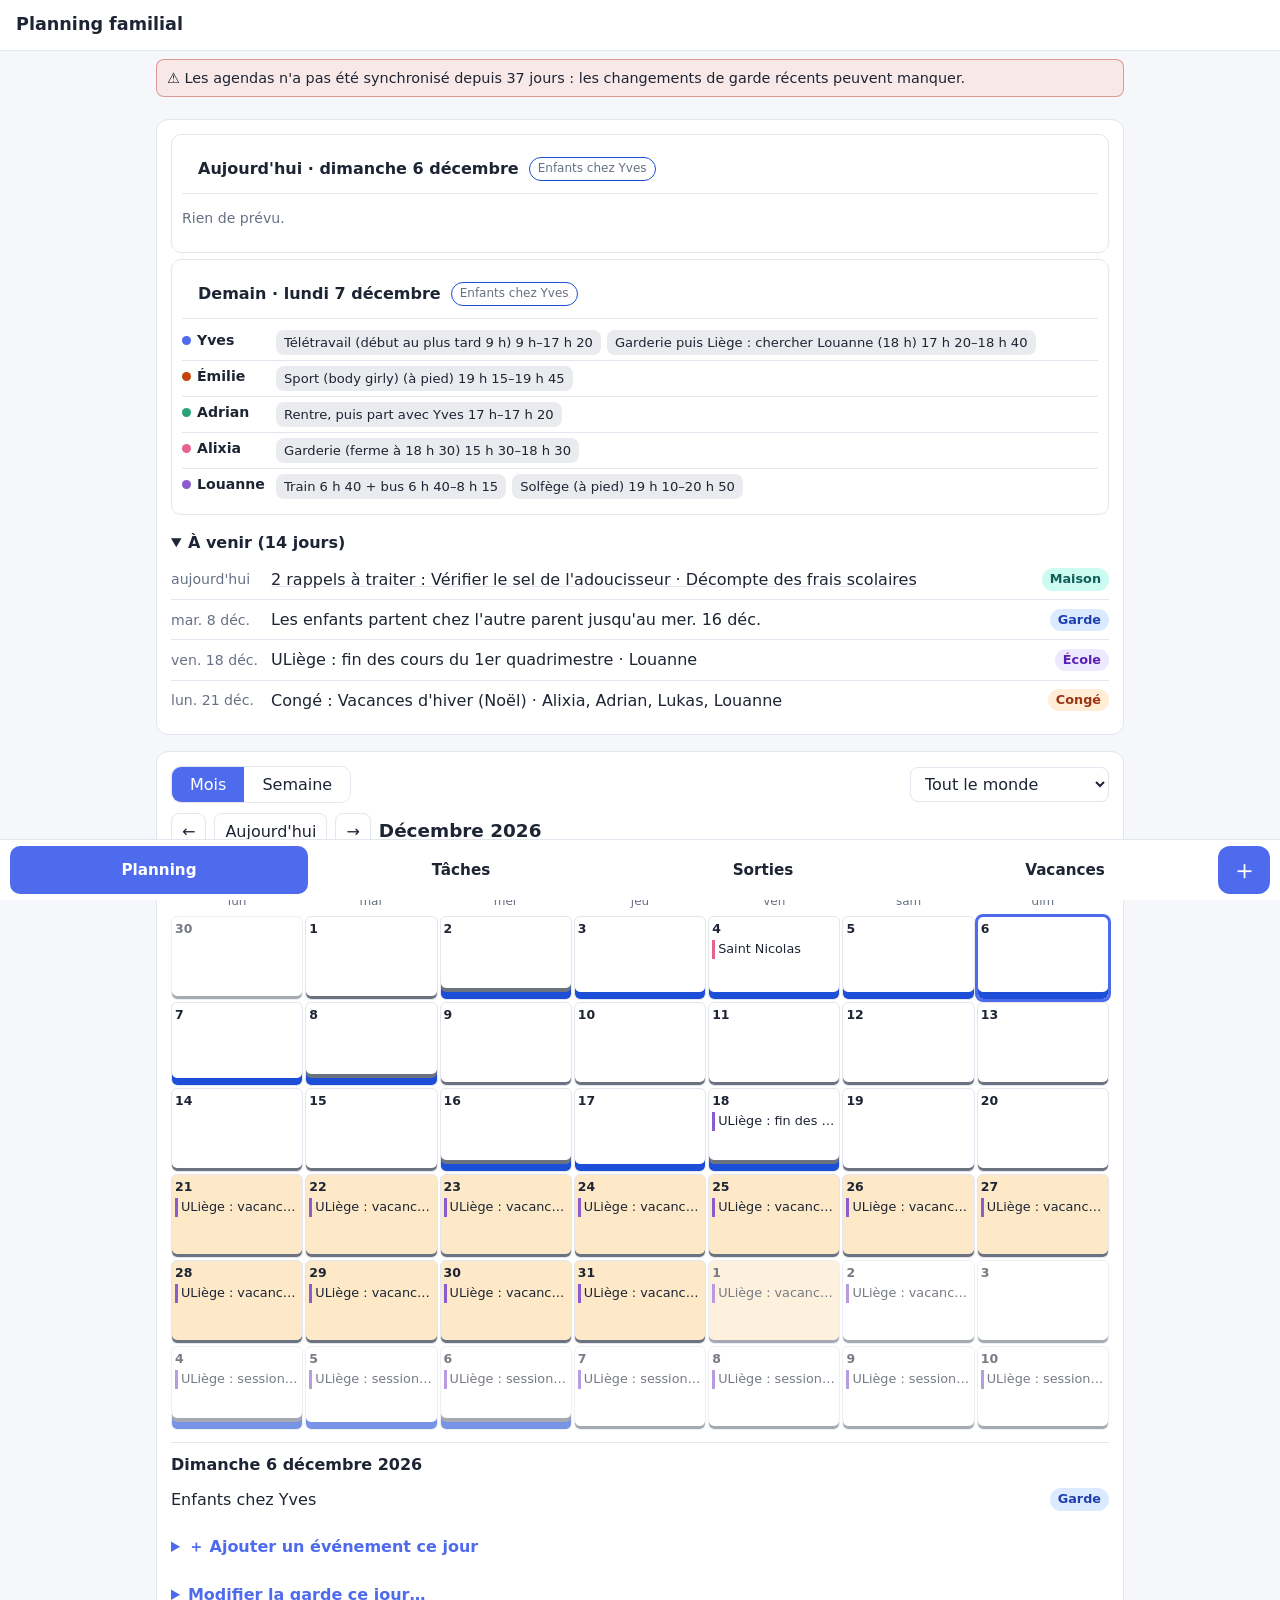
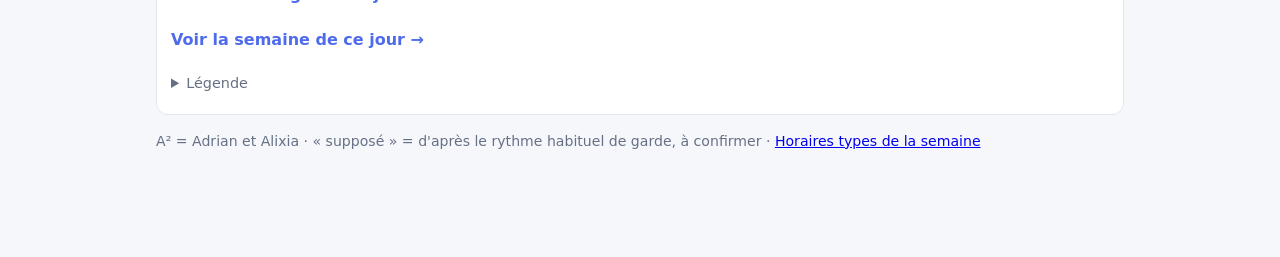
==== commit 04ac9aab: "Sorties avec Émilie : page et onglet à part (plus dans Tâches), occasions du soir, « Planifier » cré" ====
--- a/index.html
+++ b/index.html
@@ -197,6 +197,9 @@
   const alerts = [];
   if (late.length) alerts.push(["bad", `<a href="taches.html">⚠ ${late.length} tâche${late.length > 1 ? "s" : ""} en retard</a> : ${list(late)}`]);
   if (soon.length) alerts.push(["warn", `<a href="taches.html">${soon.length} tâche${soon.length > 1 ? "s" : ""} à faire d'ici 3 jours</a> : ${list(soon)}`]);
+  // Sorties à deux : rappel quand la dernière date de plus de 3 semaines (seulement si une sortie a déjà été notée)
+  const lastOut = lastOuting(Records.local());
+  if (lastOut) { const dOut = Math.round((parse(today) - parse(lastOut)) / MS); if (dOut > OUTING_GOAL_DAYS) alerts.push(["warn", `<a href="sorties.html">Dernière sortie à deux : il y a ${dOut < 14 ? dOut + " jours" : Math.floor(dOut / 7) + " semaines"}</a> : voir les occasions`]); }
   if (undated.length) alerts.push(["warn", `<a href="taches.html">${undated.length} tâche${undated.length > 1 ? "s" : ""} sans date</a> : ${list(undated)}`]);
   childcareGaps().filter(g => g.end >= today && g.start <= addDays(today, 14)).forEach(g => alerts.push(["bad", `<a href="taches.html">Garde d'Adrian et Alixia à organiser</a> ${range(g.start, g.end)} (${esc(g.holiday.replace(/ \(.*\)/, ""))})`]));
   (window.HOUSE_EMPTY || []).filter(a => !a.sitter && a.end >= today && a.start <= addDays(today, 30)).forEach(a => alerts.push(["bad", `<a href="taches.html">Qui garde Lana ?</a> ${range(a.start, a.end)}`]));
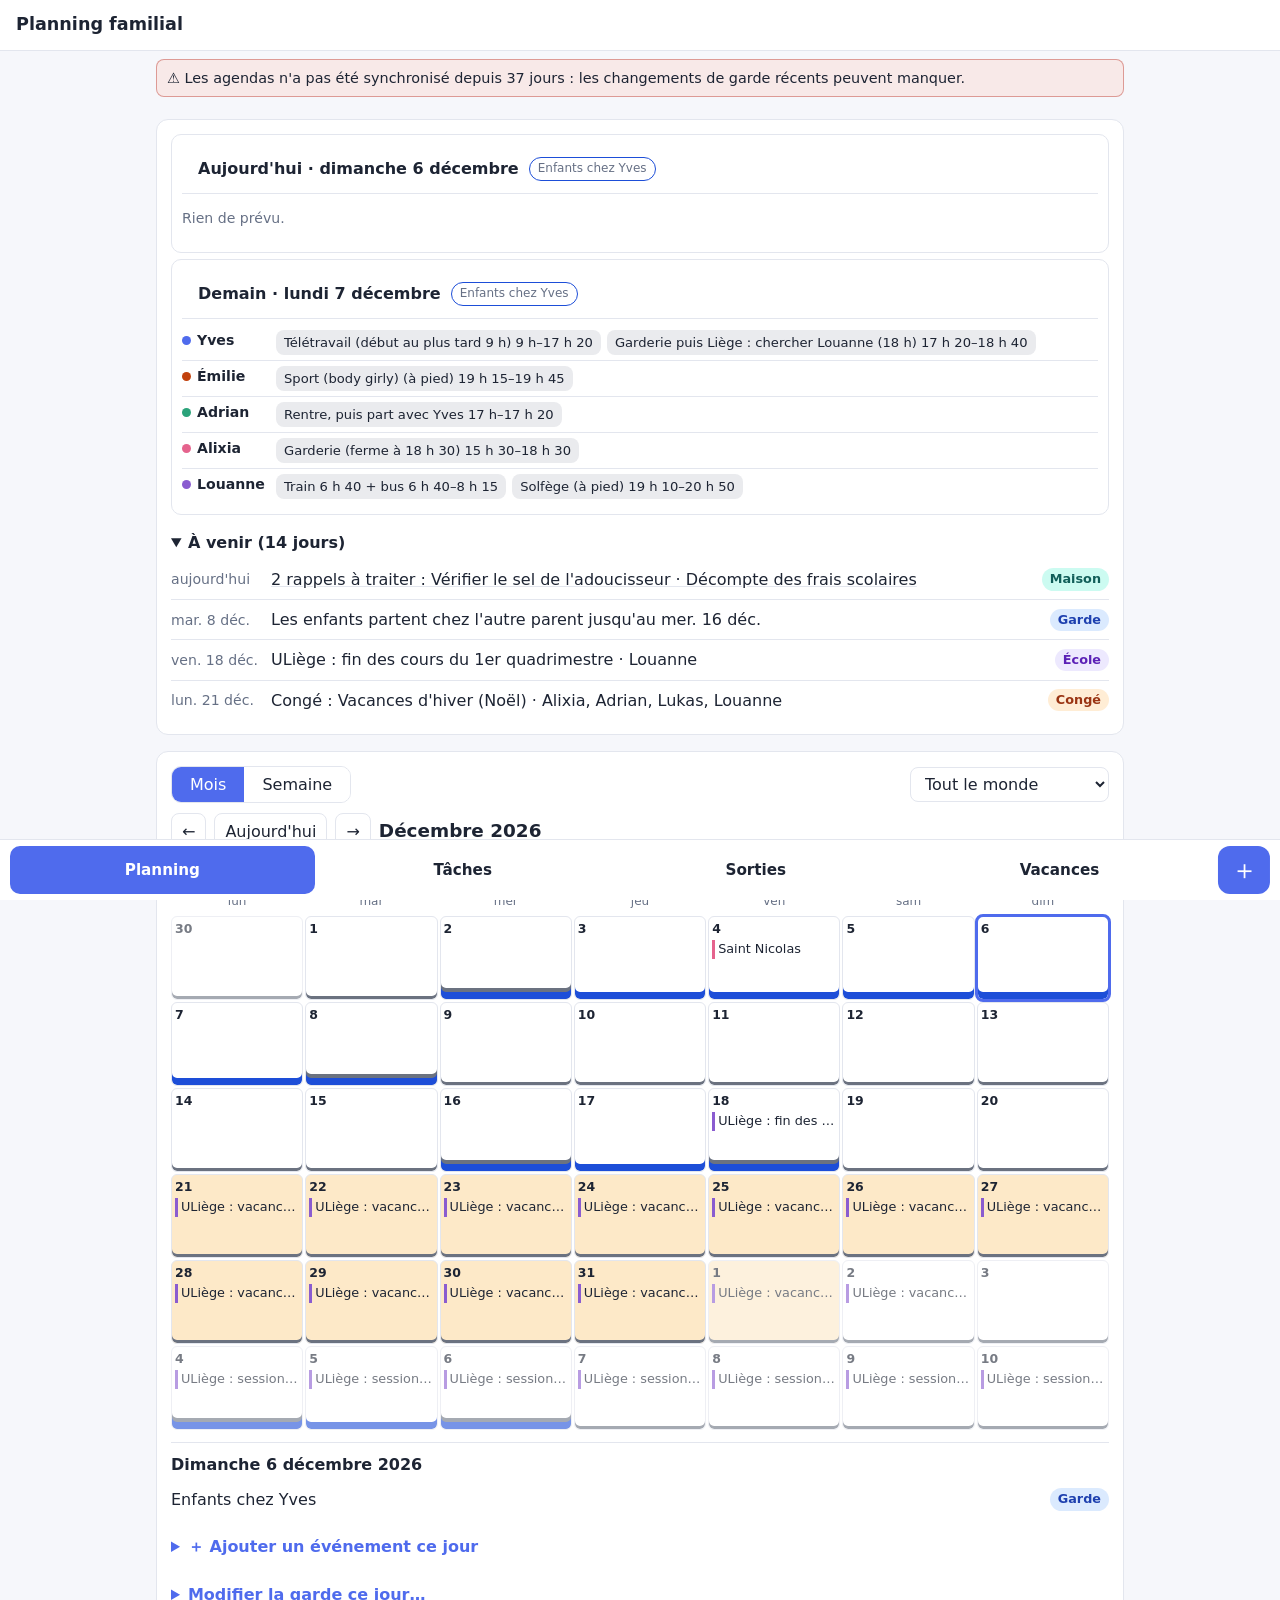
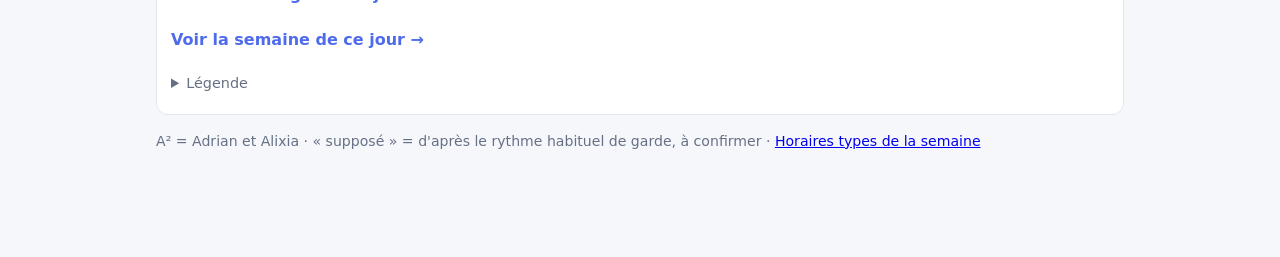
==== commit 85f7d5e9: "Sorties : occasions typées (quelques heures, journée, week-end, escapade) avec filtres, meilleure oc" ====
--- a/index.html
+++ b/index.html
@@ -113,7 +113,7 @@
   const r = editing || {}, picked = String(r.person || "").split(",").filter(Boolean), more = r.house || r.noschool || r.remind;
   const boxes = PEOPLE.filter(p => !p.pet).map(p => `<label class="check"><input type="checkbox" name="person" value="${esc(p.id)}"${picked.includes(p.id) ? " checked" : ""}> ${esc(p.name.replace(/ \(.*\)/, ""))}</label>`).join("");
   const presets = ["Médecin", "Dentiste", "Sortie", "Voyage"].map(t => `<button type="button" class="mini" data-preset="${t}">${t}</button>`).join("");
-  const remind = [["", "À l'heure habituelle (1 h avant, ou la veille à 18 h)"], ["1", "La veille"], ["2", "2 jours avant"], ["7", "1 semaine avant"]].map(([v, l]) => `<option value="${v}"${String(r.remind || "") === v ? " selected" : ""}>${l}</option>`).join("");
+  const remind = [["", "À l'heure habituelle (1 h avant, ou la veille à 18 h)"], ["1", "La veille"], ["2", "2 jours avant"], ["3", "3 jours avant"], ["7", "1 semaine avant"], ["14", "2 semaines avant"]].map(([v, l]) => `<option value="${v}"${String(r.remind || "") === v ? " selected" : ""}>${l}</option>`).join("");
   return `<details class="dact" id="evBox"${editing ? " open" : ""}><summary>${r.id ? "Modifier l'événement" : "＋ Ajouter un événement ce jour"}</summary>
     <form id="evForm" class="holform" autocomplete="off">
       ${r.id ? "" : `<div class="dacts" aria-label="Modèles">${presets}</div>`}
@@ -197,9 +197,13 @@
   const alerts = [];
   if (late.length) alerts.push(["bad", `<a href="taches.html">⚠ ${late.length} tâche${late.length > 1 ? "s" : ""} en retard</a> : ${list(late)}`]);
   if (soon.length) alerts.push(["warn", `<a href="taches.html">${soon.length} tâche${soon.length > 1 ? "s" : ""} à faire d'ici 3 jours</a> : ${list(soon)}`]);
-  // Sorties à deux : rappel quand la dernière date de plus de 3 semaines (seulement si une sortie a déjà été notée)
+  // Sorties à deux : invitation (pas un reproche) quand la dernière date de plus de 3 semaines, sauf si une sortie est déjà prévue dans les 14 jours.
+  // Seulement après une première sortie notée.
   const lastOut = lastOuting(Records.local());
-  if (lastOut) { const dOut = Math.round((parse(today) - parse(lastOut)) / MS); if (dOut > OUTING_GOAL_DAYS) alerts.push(["warn", `<a href="sorties.html">Dernière sortie à deux : il y a ${dOut < 14 ? dOut + " jours" : Math.floor(dOut / 7) + " semaines"}</a> : voir les occasions`]); }
+  if (lastOut && !Records.of("event").some(r => r.outing && r.date >= today && r.date <= addDays(today, 14))) {
+    const dOut = Math.round((parse(today) - parse(lastOut)) / MS);
+    if (dOut > OUTING_GOAL_DAYS) alerts.push(["warn", `<a href="sorties.html">Ça fait ${Math.floor(dOut / 7)} semaines : une soirée à deux ?</a> Voir les occasions`]);
+  }
   if (undated.length) alerts.push(["warn", `<a href="taches.html">${undated.length} tâche${undated.length > 1 ? "s" : ""} sans date</a> : ${list(undated)}`]);
   childcareGaps().filter(g => g.end >= today && g.start <= addDays(today, 14)).forEach(g => alerts.push(["bad", `<a href="taches.html">Garde d'Adrian et Alixia à organiser</a> ${range(g.start, g.end)} (${esc(g.holiday.replace(/ \(.*\)/, ""))})`]));
   (window.HOUSE_EMPTY || []).filter(a => !a.sitter && a.end >= today && a.start <= addDays(today, 30)).forEach(a => alerts.push(["bad", `<a href="taches.html">Qui garde Lana ?</a> ${range(a.start, a.end)}`]));
@@ -217,7 +221,7 @@
   const add = (d, text, tag, href) => { const key = d + "|" + text; if (seen.has(key)) return; seen.add(key); rows.push({ d, text, tag, href }); };
   tasks.filter(t => t.due && t.due > today && t.due <= lim && (!who || t.who === who || t.who === "famille")).forEach(t => add(t.due, t.title + (t.time ? " à " + t.time.replace(":", " h ") : ""), t.cat, "taches.html"));
   events.filter(e => visible(e) && e.end >= today && e.date <= lim && !CONGE_EVENT.test(e.title) && !/^ULiège : (vacances|congé)/.test(e.title))
-    .forEach(e => add(e.date < today ? today : e.date, (e.time ? e.time + " " : "") + e.title + (e.todo ? " — " + e.todo : "") + (e.person ? " · " + personName(e.person) : e.rec ? " · Famille" : ""), e.rec ? "Rendez-vous" : calendarLabel(e.source)));
+    .forEach(e => add(e.date < today ? today : e.date, (e.time ? e.time + " " : "") + e.title + (e.todo ? " — " + e.todo : "") + (e.person ? " · " + personName(e.person) : e.rec ? " · Famille" : ""), e.rec ? (e.outing ? "Sorties" : "Rendez-vous") : calendarLabel(e.source)));
   congesUpcoming(today, addDays(today, 30)).filter(c => c.start > today).forEach(c => add(c.start, "Congé : " + c.name + " · " + personName(c.groups.flatMap(g => g.persons).join(",")), "Congé"));
   custodyPeriods().filter(p => p.start > today && p.start <= lim).slice(0, 1).forEach(p => add(p.start, (p.who === "moi" ? "Les enfants arrivent chez Yves" : "Les enfants partent chez l'autre parent") + " jusqu'au " + fmt(parse(p.end)), "Garde"));
   const annual = annualTasks(today).filter(t => t.due <= addDays(today, 21) && !known.has(t.title) && (!who || t.who === who || t.who === "famille"));
@@ -267,7 +271,10 @@
   if (b.dataset.ov !== undefined) applyOverride(b.dataset.ov);
   if (b.dataset.sick) sickTask();
   if (b.dataset.preset) {
-    const t = document.querySelector("#evForm [name=title]"); if (!t.value.trim()) t.value = b.dataset.preset + (b.dataset.preset === "Voyage" ? "" : " : "); t.focus();
+    const t = document.querySelector("#evForm [name=title]");
+    if (b.dataset.preset === "Sortie") { t.value = "Sortie à deux"; document.getElementById("evForm").dataset.outing = "1"; ["moi", "emilie"].forEach(id => { document.querySelector(`#evForm [name=person][value=${id}]`).checked = true; }); }
+    else if (!t.value.trim()) t.value = b.dataset.preset + (b.dataset.preset === "Voyage" ? "" : " : ");
+    t.focus();
     if (b.dataset.preset === "Voyage") { document.getElementById("evMore").open = true; document.querySelector("#evForm [name=house]").checked = true; }
   }
   if (b.dataset.evedit) { editing = Records.of("event").find(r => String(r.id) === b.dataset.evedit) || null; notice = ""; render(); const f = document.getElementById("evBox"); if (f) f.scrollIntoView({ block: "center" }); }
@@ -301,9 +308,10 @@
   if (e.target.id !== "evForm") return;
   e.preventDefault();
   const f = new FormData(e.target), v = n => (f.get(n) || "").toString().trim();
-  const rec = { id: editing && editing.id ? editing.id : Records.newId("e"), kind: "event", title: v("title"), date: v("date"), end: v("end"), time: v("time"), timeEnd: v("timeEnd"), person: f.getAll("person").join(","), note: v("note"),
+  const rec = { ...(editing && editing.id ? editing : {}), id: editing && editing.id ? editing.id : Records.newId("e"), kind: "event", title: v("title"), date: v("date"), end: v("end"), time: v("time"), timeEnd: v("timeEnd"), person: f.getAll("person").join(","), note: v("note"),
     house: f.has("house"), sitter: v("sitter"), noschool: f.has("noschool"), remind: v("remind") };
   if (editing && editing.series) rec.series = editing.series;
+  if (e.target.dataset.outing) { rec.outing = true; rec.otype = rec.otype || "heures"; } // préréglage « Sortie » : compté comme une sortie à deux
   const flash = t => { document.getElementById("evFlash").textContent = t; };
   if (!rec.title || !rec.date) return flash("Titre et date obligatoires.");
   if (rec.end && rec.end < rec.date) return flash("La date de fin précède le début.");
--- a/assets/style.css
+++ b/assets/style.css
@@ -156,3 +156,21 @@
 .t a,.up a{color:inherit;text-decoration:underline;text-decoration-color:var(--line)}
 form.add>*{min-width:0;max-width:100%}form.add input,form.add select{width:100%}
 nav.tabs a{min-width:0}nav.tabs .plus{flex:0 0 52px}
+
+/* Sorties à deux : onglets défilants, tags de type d'occasion, contraste du mode sombre */
+nav.tabs{overflow-x:auto;overflow-y:hidden;scrollbar-width:none;-webkit-overflow-scrolling:touch;scroll-snap-type:x proximity}
+nav.tabs::-webkit-scrollbar{display:none}
+nav.tabs a{flex:1 0 auto;min-width:max-content;padding:6px 14px;scroll-snap-align:center}
+nav.tabs .plus{position:sticky;right:0;flex:0 0 52px;box-shadow:-8px 0 8px -4px var(--card)}
+@media (prefers-color-scheme:dark){button.primary,nav.tabs a.on,nav.tabs .plus,.seg button[aria-pressed=true]{color:#12151c}}
+.occ{display:inline-block;font-size:.78rem;font-weight:700;padding:2px 9px;border-radius:99px;border:1.5px solid currentColor;white-space:nowrap}
+.occ-heures{color:#0f5f87}.occ-journee{color:#1f7a43}.occ-weekend{color:#7a3fb0}.occ-escapade{color:#b45309}
+@media (prefers-color-scheme:dark){.occ-heures{color:#7cc4ee}.occ-journee{color:#6fd49a}.occ-weekend{color:#c9a2f0}.occ-escapade{color:#f3b46a}}
+.occ-note{font-size:.78rem;color:var(--muted)}
+.chips2{display:flex;flex-wrap:wrap;gap:8px;margin:8px 0}.chips2 button{min-height:44px;border-radius:99px;padding:6px 14px}
+.chips2 button[aria-pressed=true]{background:var(--accent);color:#fff;border-color:var(--accent)}
+@media (prefers-color-scheme:dark){.chips2 button[aria-pressed=true]{color:#12151c}}
+.best{display:flex;flex-wrap:wrap;align-items:center;gap:8px;padding:10px;border:1.5px solid var(--accent);border-radius:12px;margin:8px 0}
+.best .t{flex:1 1 200px}
+.occrow .t{display:flex;flex-direction:column;gap:2px}.occrow .top{display:flex;flex-wrap:wrap;gap:6px;align-items:center}
+.occrow.gard .t{opacity:.95}
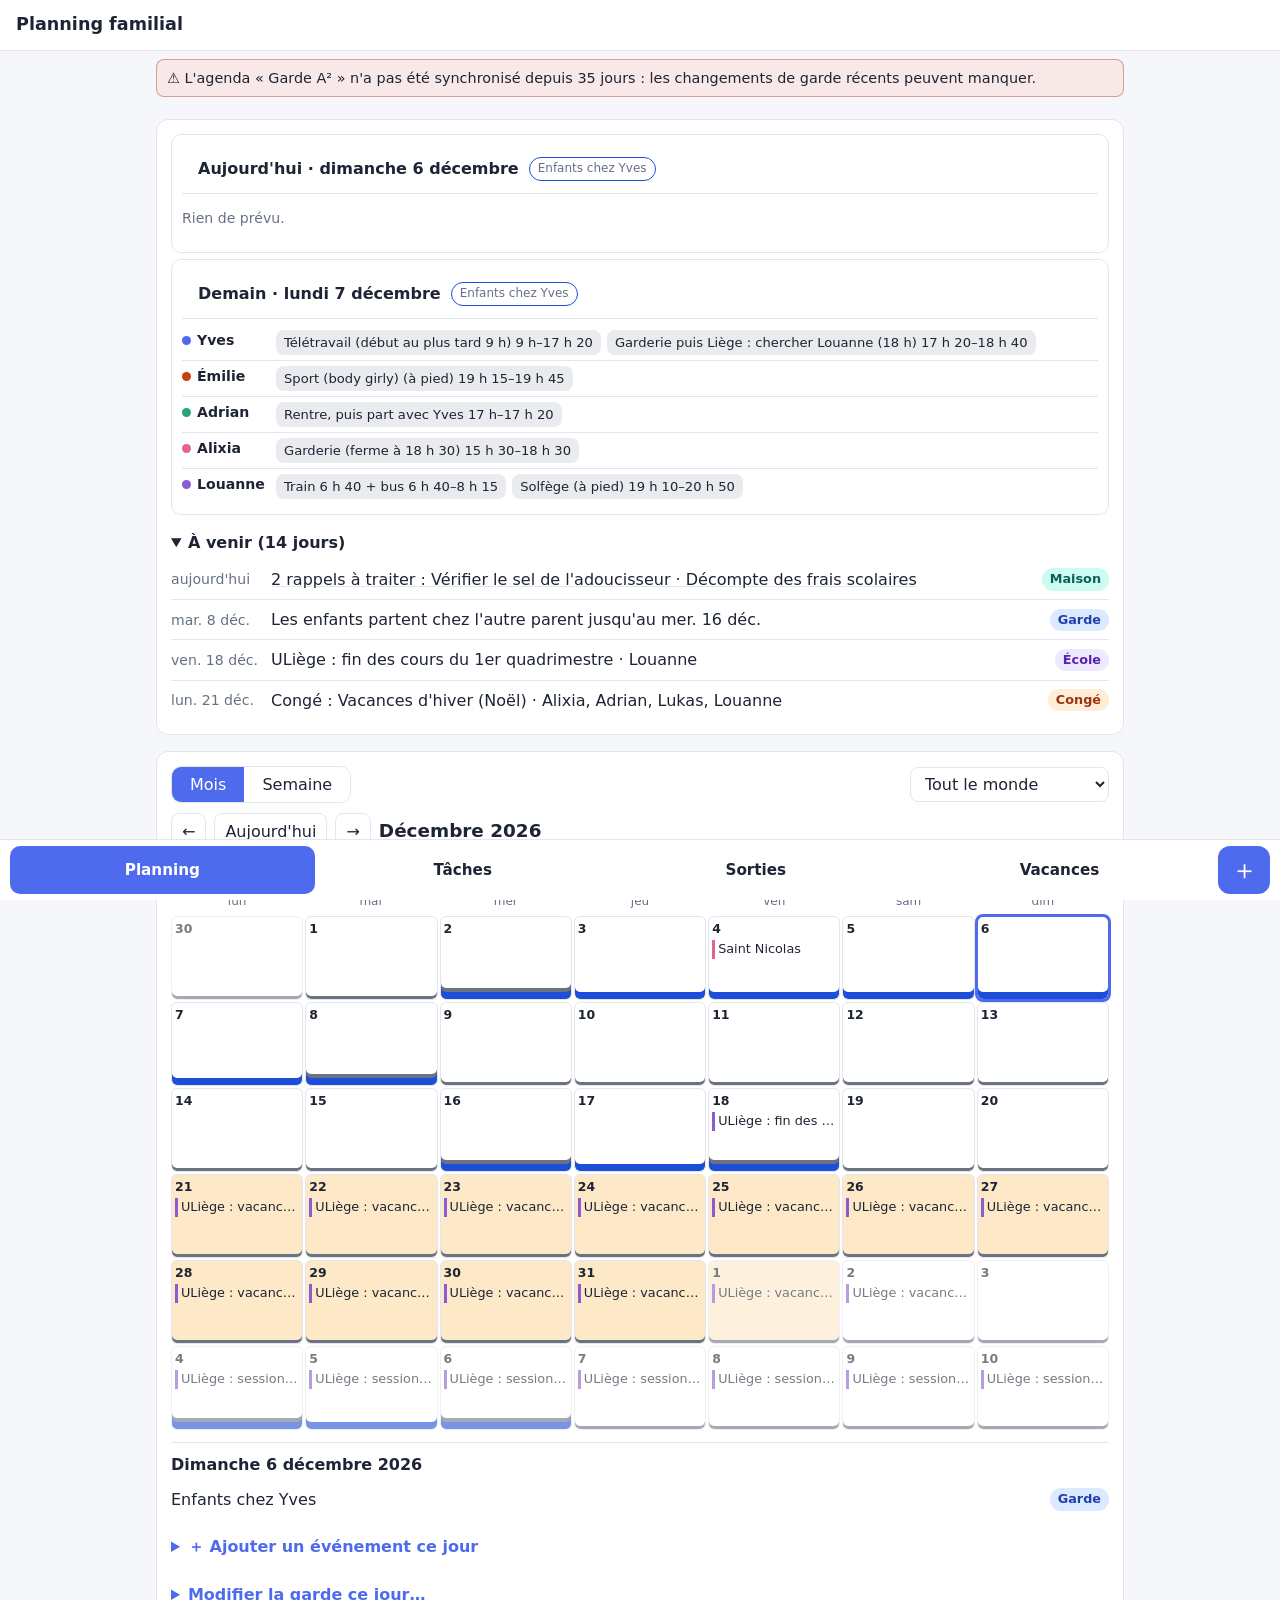
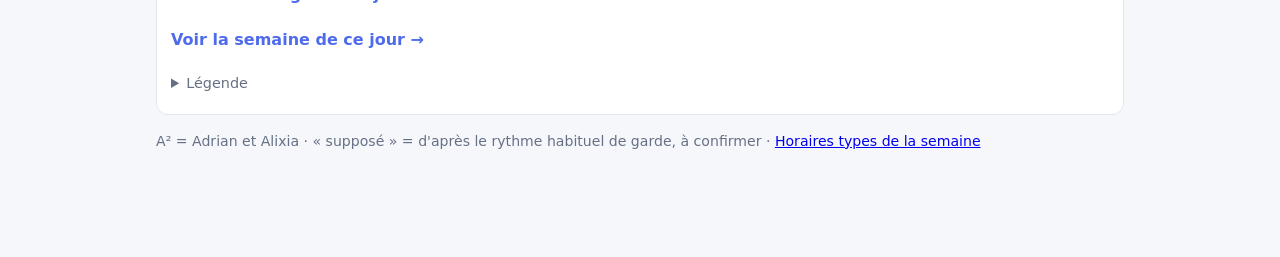
==== commit c791c284: "Séjour : bases officielles (Tourisme Wallonie, Luxembourg), séjour dans le Planning, rappels d'héber" ====
--- a/index.html
+++ b/index.html
@@ -206,6 +206,13 @@
   }
   if (undated.length) alerts.push(["warn", `<a href="taches.html">${undated.length} tâche${undated.length > 1 ? "s" : ""} sans date</a> : ${list(undated)}`]);
   childcareGaps().filter(g => g.end >= today && g.start <= addDays(today, 14)).forEach(g => alerts.push(["bad", `<a href="taches.html">Garde d'Adrian et Alixia à organiser</a> ${range(g.start, g.end)} (${esc(g.holiday.replace(/ \(.*\)/, ""))})`]));
+  // Séjours préparés sur ce téléphone : hébergement à choisir, puis vérification de la veille
+  localSejours().filter(s => s.end >= today && s.start <= addDays(today, 21)).forEach(s => {
+    const nm = esc(s.dest.name), until = Math.round((parse(s.start) - parse(today)) / MS);
+    if (!s.kept.some(p => p.cat === "sleep")) alerts.push(["warn", `<a href="sejour.html?id=${esc(s.id)}">Séjour à ${nm} ${until > 0 ? "dans " + until + " jour" + (until > 1 ? "s" : "") : "en cours"} : hébergement pas encore choisi</a>`]);
+    const todo = s.kept.filter(p => !(s.confirmed || {})[p.id]);
+    if (until <= 2 && until >= 0 && todo.length) alerts.push(["bad", `<a href="sejour.html?id=${esc(s.id)}">Séjour à ${nm} ${until === 0 ? "aujourd'hui" : until === 1 ? "demain" : "après-demain"} : re-vérifier horaires et ouverture</a> (${todo.length} lieu${todo.length > 1 ? "x" : ""} à confirmer)`]);
+  });
   (window.HOUSE_EMPTY || []).filter(a => !a.sitter && a.end >= today && a.start <= addDays(today, 30)).forEach(a => alerts.push(["bad", `<a href="taches.html">Qui garde Lana ?</a> ${range(a.start, a.end)}`]));
   (window.SCHOOL_HOLIDAYS || []).filter(h => h.type === "vacances" && h.end >= today && h.start <= addDays(today, 42)).forEach(h => {
     let est = false; for (let k = h.start > today ? h.start : today; k <= h.end; k = addDays(k, 1)) if (custodyEstimated(k)) est = true;
--- a/assets/style.css
+++ b/assets/style.css
@@ -174,3 +174,20 @@
 .best .t{flex:1 1 200px}
 .occrow .t{display:flex;flex-direction:column;gap:2px}.occrow .top{display:flex;flex-wrap:wrap;gap:6px;align-items:center}
 .occrow.gard .t{opacity:.95}
+
+/* Rangée avec des boutons sous le texte (détail d'un jour, listes d'événements) : la ligne passe à la ligne et le texte garde une vraie largeur
+   (sans cela, la ligne de boutons à 100 % écrasait le texte à 0 px : un caractère par ligne) */
+ul.list li:has(> .dacts){flex-wrap:wrap}
+ul.list li:has(> .dacts) > .t{flex:1 1 220px;min-width:0}
+
+/* Séjour : confiance, liens, boutons-liens */
+.trust{display:inline-block;font-size:.72rem;font-weight:700;padding:1px 8px;border-radius:99px;border:1.5px solid currentColor;white-space:nowrap;vertical-align:middle}
+.trust-ok{color:#1f7a43}.trust-conf{color:#8a5a00}.trust-non{color:#b42318}
+@media (prefers-color-scheme:dark){.trust-ok{color:#6fd49a}.trust-conf{color:#f3b46a}.trust-non{color:#ff8a7a}}
+.plinks{display:flex;flex-wrap:wrap;gap:4px 14px;margin-top:4px}.plinks a{color:var(--accent);padding:6px 0;min-height:32px;display:inline-flex;align-items:center}
+.note.warn{color:#8a5a00}@media (prefers-color-scheme:dark){.note.warn{color:#f3b46a}}
+a.btnlink{display:inline-flex;align-items:center;justify-content:center;min-height:44px;padding:6px 14px;border:1px solid var(--line);border-radius:8px;background:var(--card);color:var(--accent);text-decoration:none;font-weight:600}
+#deep{gap:8px}
+.item.place{align-items:flex-start}.item.place .dacts{flex-direction:column;align-items:stretch}.item.place .t{flex:1 1 220px;min-width:0}
+
+.item.place .occ-note{display:block}
